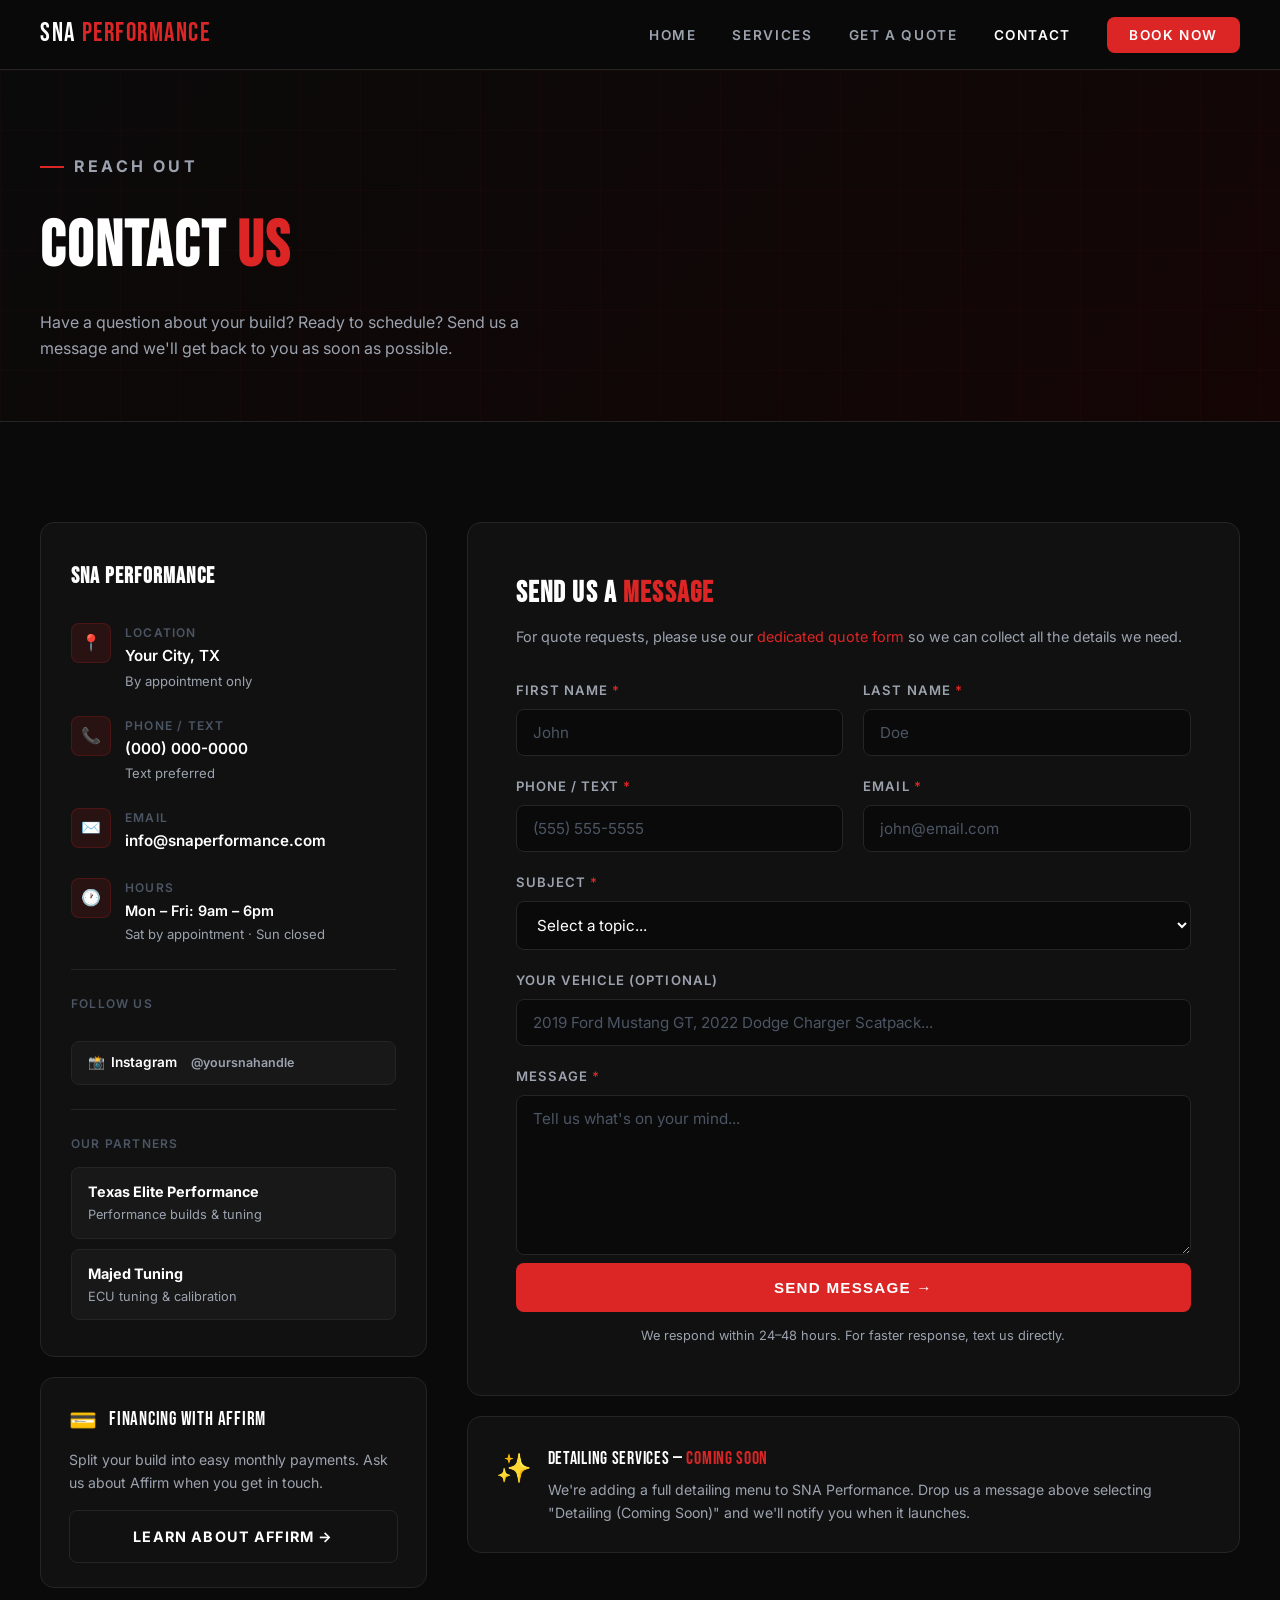
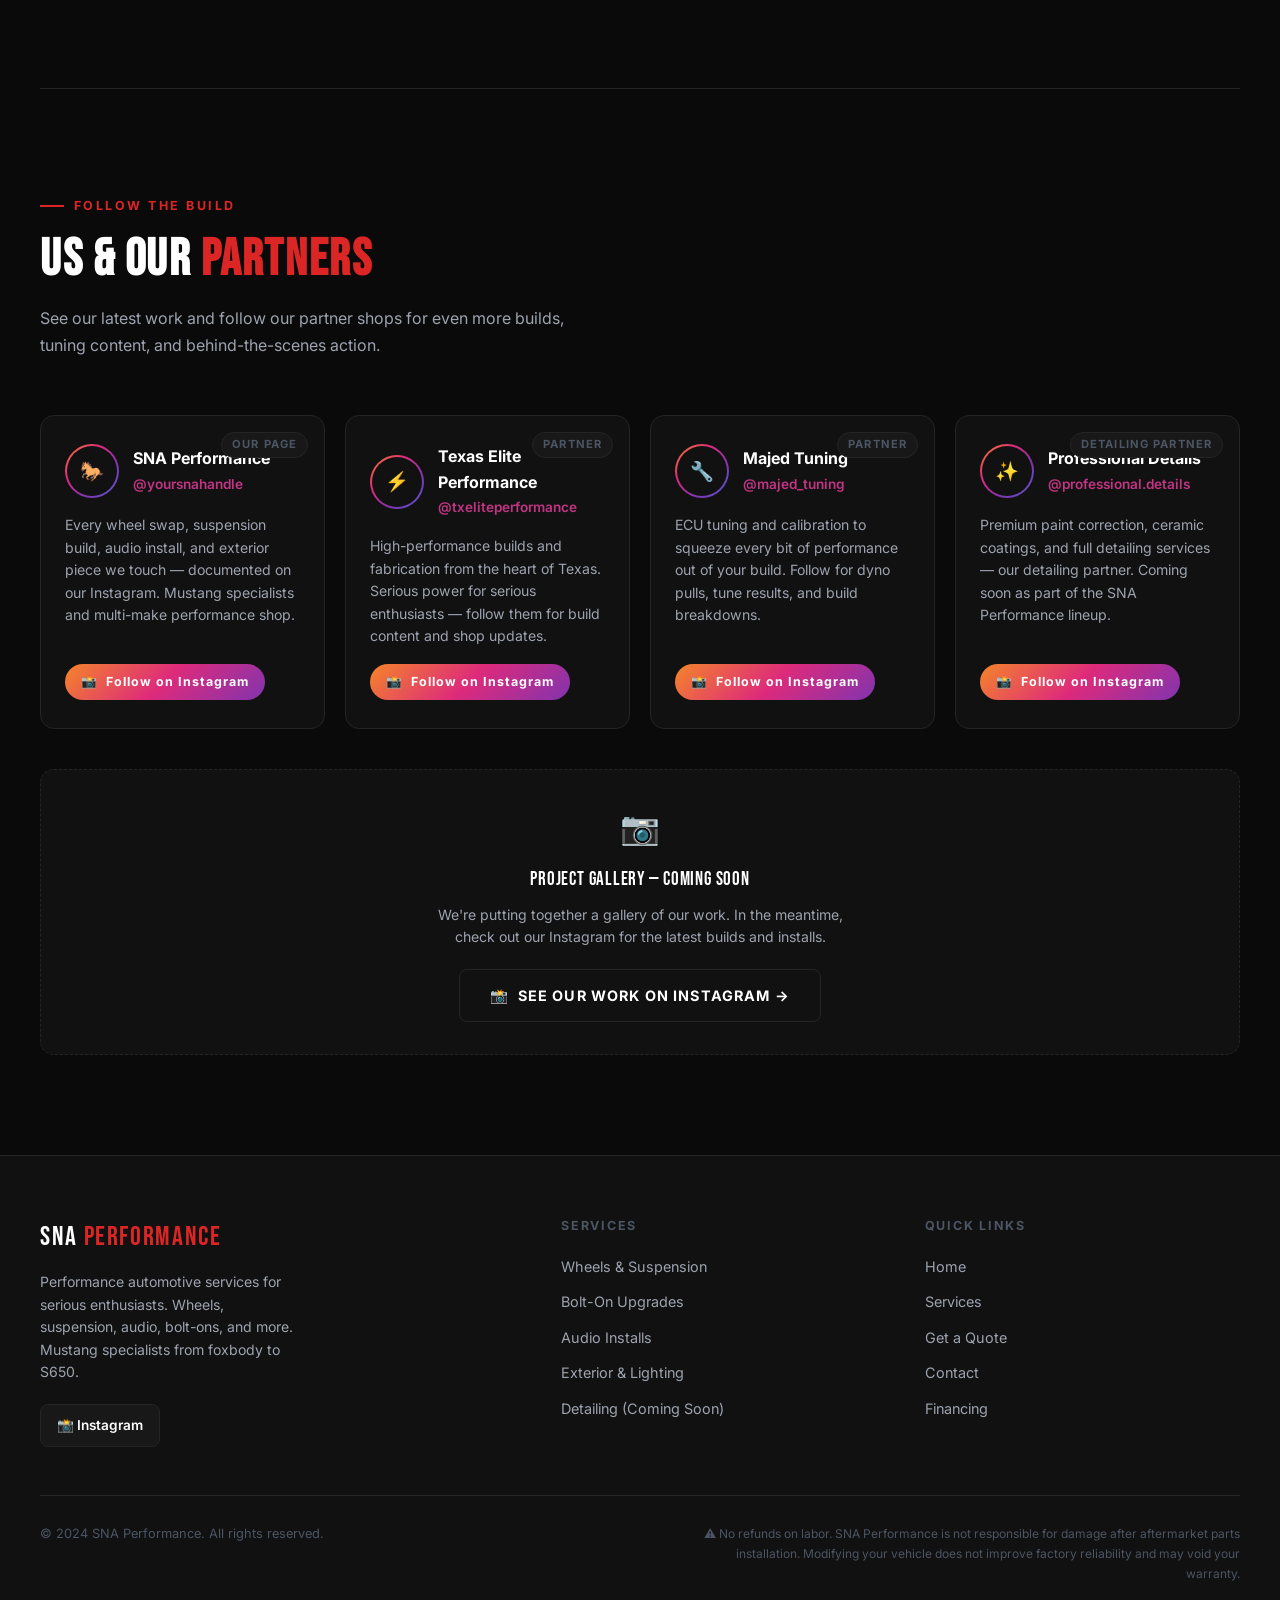
==== SNA/contact.html @ abb453c1 "SNA" ====
<!DOCTYPE html>
<html lang="en">
<head>
  <meta charset="UTF-8" />
  <meta name="viewport" content="width=device-width, initial-scale=1.0"/>
  <title>Contact – SNA Performance</title>
  <meta name="description" content="Get in touch with SNA Performance. Reach out about services, scheduling, or general questions about your build."/>
  <link rel="stylesheet" href="style.css"/>
</head>
<body>

<!-- ===== NAV ===== -->
<nav class="nav">
  <a href="index.html" class="nav-logo">SNA <span>Performance</span></a>
  <ul class="nav-links">
    <li><a href="index.html">Home</a></li>
    <li><a href="services.html">Services</a></li>
    <li><a href="quote.html">Get a Quote</a></li>
    <li><a href="contact.html" class="active">Contact</a></li>
    <li><a href="quote.html" class="nav-cta">Book Now</a></li>
  </ul>
  <div class="nav-toggle" onclick="toggleMenu(this)">
    <span></span><span></span><span></span>
  </div>
</nav>

<div id="mobile-menu" style="display:none;position:fixed;top:70px;left:0;right:0;background:rgba(10,10,10,0.98);z-index:999;padding:32px 24px;border-bottom:1px solid #252525;">
  <ul style="display:flex;flex-direction:column;gap:24px;">
    <li><a href="index.html" style="color:#9ca3af;font-size:1.1rem;font-weight:600;">Home</a></li>
    <li><a href="services.html" style="color:#9ca3af;font-size:1.1rem;font-weight:600;">Services</a></li>
    <li><a href="quote.html" style="color:#9ca3af;font-size:1.1rem;font-weight:600;">Get a Quote</a></li>
    <li><a href="contact.html" style="color:#fff;font-size:1.1rem;font-weight:600;">Contact</a></li>
    <li><a href="quote.html" class="btn btn-primary" style="justify-content:center;">Book Now</a></li>
  </ul>
</div>

<div class="page">

  <!-- ===== PAGE HERO ===== -->
  <div class="page-hero">
    <div class="page-hero-grid"></div>
    <div class="container">
      <p class="section-label">Reach Out</p>
      <h1>Contact <em>Us</em></h1>
      <p>Have a question about your build? Ready to schedule? Send us a message and we'll get back to you as soon as possible.</p>
    </div>
  </div>

  <!-- ===== CONTACT MAIN ===== -->
  <section>
    <div class="container">
      <div class="contact-grid">

        <!-- LEFT COLUMN: INFO -->
        <div>
          <div class="contact-info-card">
            <h3>SNA Performance</h3>

            <div class="contact-item">
              <div class="contact-item-icon">📍</div>
              <div>
                <div class="contact-item-label">Location</div>
                <div class="contact-item-val">Your City, TX</div>
                <div style="color:var(--muted);font-size:0.82rem;margin-top:2px;">By appointment only</div>
              </div>
            </div>

            <div class="contact-item">
              <div class="contact-item-icon">📞</div>
              <div>
                <div class="contact-item-label">Phone / Text</div>
                <div class="contact-item-val"><a href="tel:+10000000000" style="color:var(--white);">(000) 000-0000</a></div>
                <div style="color:var(--muted);font-size:0.82rem;margin-top:2px;">Text preferred</div>
              </div>
            </div>

            <div class="contact-item">
              <div class="contact-item-icon">✉️</div>
              <div>
                <div class="contact-item-label">Email</div>
                <div class="contact-item-val"><a href="mailto:info@snaperformance.com" style="color:var(--white);">info@snaperformance.com</a></div>
              </div>
            </div>

            <div class="contact-item">
              <div class="contact-item-icon">🕐</div>
              <div>
                <div class="contact-item-label">Hours</div>
                <div class="contact-item-val" style="font-size:0.9rem;">Mon – Fri: 9am – 6pm</div>
                <div style="color:var(--muted);font-size:0.82rem;margin-top:2px;">Sat by appointment · Sun closed</div>
              </div>
            </div>

            <div style="border-top:1px solid var(--border);margin:24px 0;"></div>

            <div>
              <div class="contact-item-label" style="margin-bottom:12px;">Follow Us</div>
              <div class="social-links" style="flex-direction:column;">
                <a href="https://instagram.com/yoursnahandle" target="_blank" rel="noopener" class="social-link">
                  📸 &nbsp;Instagram &nbsp;<span style="color:var(--muted);font-size:0.78rem;">@yoursnahandle</span>
                </a>
              </div>
            </div>

            <div style="border-top:1px solid var(--border);margin:24px 0;"></div>

            <!-- PARTNERS -->
            <div>
              <div class="contact-item-label" style="margin-bottom:14px;">Our Partners</div>
              <div style="display:flex;flex-direction:column;gap:10px;">
                <div style="background:var(--surface2);border:1px solid var(--border);border-radius:var(--radius);padding:12px 16px;">
                  <div style="font-weight:700;font-size:0.9rem;">Texas Elite Performance</div>
                  <div style="color:var(--muted);font-size:0.8rem;margin-top:2px;">Performance builds &amp; tuning</div>
                </div>
                <div style="background:var(--surface2);border:1px solid var(--border);border-radius:var(--radius);padding:12px 16px;">
                  <div style="font-weight:700;font-size:0.9rem;">Majed Tuning</div>
                  <div style="color:var(--muted);font-size:0.8rem;margin-top:2px;">ECU tuning &amp; calibration</div>
                </div>
              </div>
            </div>
          </div>

          <!-- FINANCING CARD -->
          <div style="background:var(--surface);border:1px solid var(--border);border-radius:var(--radius-lg);padding:24px 28px;margin-top:20px;">
            <div style="display:flex;align-items:center;gap:12px;margin-bottom:10px;">
              <span style="font-size:1.4rem;">💳</span>
              <div style="font-family:var(--font-head);font-size:1.2rem;letter-spacing:0.04em;">Financing with Affirm</div>
            </div>
            <p style="color:var(--muted);font-size:0.88rem;line-height:1.65;">Split your build into easy monthly payments. Ask us about Affirm when you get in touch.</p>
            <a href="https://www.affirm.com" target="_blank" rel="noopener" class="btn btn-secondary" style="margin-top:16px;width:100%;justify-content:center;">Learn About Affirm →</a>
          </div>
        </div>

        <!-- RIGHT COLUMN: CONTACT FORM -->
        <div>
          <div class="form-section">
            <h2 style="font-family:var(--font-head);font-size:1.8rem;letter-spacing:0.04em;margin-bottom:8px;">
              Send Us a <em style="font-style:normal;color:var(--red);">Message</em>
            </h2>
            <p style="color:var(--muted);font-size:0.9rem;margin-bottom:32px;">
              For quote requests, please use our <a href="quote.html" style="color:var(--red);">dedicated quote form</a> so we can collect all the details we need.
            </p>

            <!-- Replace action URL with your Formspree endpoint: https://formspree.io -->
            <form action="https://formspree.io/f/YOUR_CODE_HERE" method="POST">
              <div class="form-grid">

                <div class="form-group">
                  <label>First Name <span>*</span></label>
                  <input type="text" name="first_name" placeholder="John" required/>
                </div>
                <div class="form-group">
                  <label>Last Name <span>*</span></label>
                  <input type="text" name="last_name" placeholder="Doe" required/>
                </div>
                <div class="form-group">
                  <label>Phone / Text <span>*</span></label>
                  <input type="tel" name="phone" placeholder="(555) 555-5555" required/>
                </div>
                <div class="form-group">
                  <label>Email <span>*</span></label>
                  <input type="email" name="email" placeholder="john@email.com" required/>
                </div>

                <div class="form-group form-full">
                  <label>Subject <span>*</span></label>
                  <select name="subject" required>
                    <option value="" disabled selected>Select a topic...</option>
                    <option>General Question</option>
                    <option>Service Inquiry</option>
                    <option>Quote / Estimate</option>
                    <option>Appointment Scheduling</option>
                    <option>Affirm Financing</option>
                    <option>Parts &amp; Availability</option>
                    <option>Detailing (Coming Soon)</option>
                    <option>Partnership Inquiry</option>
                    <option>Other</option>
                  </select>
                </div>

                <div class="form-group form-full">
                  <label>Your Vehicle (optional)</label>
                  <input type="text" name="vehicle" placeholder="2019 Ford Mustang GT, 2022 Dodge Charger Scatpack..."/>
                </div>

                <div class="form-group form-full">
                  <label>Message <span>*</span></label>
                  <textarea name="message" placeholder="Tell us what's on your mind..." style="min-height:160px;" required></textarea>
                </div>

                <!-- Honeypot spam protection -->
                <input type="text" name="_gotcha" style="display:none;"/>

              </div>

              <button type="submit" class="btn btn-primary" style="width:100%;justify-content:center;padding:16px;font-size:0.95rem;margin-top:8px;">
                Send Message →
              </button>

              <p style="text-align:center;color:var(--muted);font-size:0.8rem;margin-top:14px;">
                We respond within 24–48 hours. For faster response, text us directly.
              </p>
            </form>
          </div>

          <!-- DETAILING NOTIFY -->
          <div style="background:var(--surface);border:1px solid var(--border);border-radius:var(--radius-lg);padding:28px;margin-top:20px;display:flex;gap:16px;align-items:flex-start;">
            <span style="font-size:1.8rem;">✨</span>
            <div>
              <div style="font-family:var(--font-head);font-size:1.1rem;letter-spacing:0.04em;margin-bottom:6px;">
                Detailing Services — <span style="color:var(--red);">Coming Soon</span>
              </div>
              <p style="color:var(--muted);font-size:0.88rem;line-height:1.6;">
                We're adding a full detailing menu to SNA Performance. Drop us a message above selecting "Detailing (Coming Soon)" and we'll notify you when it launches.
              </p>
            </div>
          </div>
        </div>

      </div>
    </div>
  </section>

  <div class="divider"></div>

  <!-- ===== INSTAGRAM LINK CARDS ===== -->
  <section>
    <div class="container">
      <p class="section-label">Follow the Build</p>
      <h2 class="section-title">Us &amp; Our <em>Partners</em></h2>
      <p class="section-sub">See our latest work and follow our partner shops for even more builds, tuning content, and behind-the-scenes action.</p>

      <div class="ig-cards-grid">

        <!-- SNA Performance -->
        <a href="https://www.instagram.com/yoursnahandle" target="_blank" rel="noopener" class="ig-card">
          <span class="ig-card-tag">Our Page</span>
          <div class="ig-card-header">
            <div class="ig-avatar"><div class="ig-avatar-inner">🐎</div></div>
            <div>
              <div class="ig-card-name">SNA Performance</div>
              <div class="ig-card-handle">@yoursnahandle</div>
            </div>
          </div>
          <p class="ig-card-desc">Every wheel swap, suspension build, audio install, and exterior piece we touch — documented on our Instagram. Mustang specialists and multi-make performance shop.</p>
          <span class="ig-card-badge">📸 &nbsp;Follow on Instagram</span>
        </a>

        <!-- Texas Elite Performance -->
        <a href="https://www.instagram.com/txeliteperformance" target="_blank" rel="noopener" class="ig-card">
          <span class="ig-card-tag">Partner</span>
          <div class="ig-card-header">
            <div class="ig-avatar"><div class="ig-avatar-inner">⚡</div></div>
            <div>
              <div class="ig-card-name">Texas Elite Performance</div>
              <div class="ig-card-handle">@txeliteperformance</div>
            </div>
          </div>
          <p class="ig-card-desc">High-performance builds and fabrication from the heart of Texas. Serious power for serious enthusiasts — follow them for build content and shop updates.</p>
          <span class="ig-card-badge">📸 &nbsp;Follow on Instagram</span>
        </a>

        <!-- Majed Tuning -->
        <a href="https://www.instagram.com/majed_tuning" target="_blank" rel="noopener" class="ig-card">
          <span class="ig-card-tag">Partner</span>
          <div class="ig-card-header">
            <div class="ig-avatar"><div class="ig-avatar-inner">🔧</div></div>
            <div>
              <div class="ig-card-name">Majed Tuning</div>
              <div class="ig-card-handle">@majed_tuning</div>
            </div>
          </div>
          <p class="ig-card-desc">ECU tuning and calibration to squeeze every bit of performance out of your build. Follow for dyno pulls, tune results, and build breakdowns.</p>
          <span class="ig-card-badge">📸 &nbsp;Follow on Instagram</span>
        </a>

        <!-- Professional Details -->
        <a href="https://www.instagram.com/professional.details" target="_blank" rel="noopener" class="ig-card">
          <span class="ig-card-tag">Detailing Partner</span>
          <div class="ig-card-header">
            <div class="ig-avatar"><div class="ig-avatar-inner">✨</div></div>
            <div>
              <div class="ig-card-name">Professional Details</div>
              <div class="ig-card-handle">@professional.details</div>
            </div>
          </div>
          <p class="ig-card-desc">Premium paint correction, ceramic coatings, and full detailing services — our detailing partner. Coming soon as part of the SNA Performance lineup.</p>
          <span class="ig-card-badge">📸 &nbsp;Follow on Instagram</span>
        </a>

      </div>

      <!-- Photo gallery note -->
      <div style="margin-top:40px;background:var(--surface);border:1px dashed var(--border);border-radius:var(--radius-lg);padding:32px;text-align:center;">
        <span style="font-size:2rem;display:block;margin-bottom:12px;">📷</span>
        <div style="font-family:var(--font-head);font-size:1.2rem;letter-spacing:0.04em;margin-bottom:8px;">Project Gallery — Coming Soon</div>
        <p style="color:var(--muted);font-size:0.88rem;max-width:420px;margin:0 auto 20px;">
          We're putting together a gallery of our work. In the meantime, check out our Instagram for the latest builds and installs.
        </p>
        <a href="https://www.instagram.com/yoursnahandle" target="_blank" rel="noopener" class="btn btn-secondary">
          📸 &nbsp;See Our Work on Instagram →
        </a>
      </div>

    </div>
  </section>

</div>

<!-- ===== FOOTER ===== -->
<footer>
  <div class="footer-grid">
    <div class="footer-brand">
      <div class="footer-logo">SNA <span>Performance</span></div>
      <p class="footer-tagline">Performance automotive services for serious enthusiasts. Wheels, suspension, audio, bolt-ons, and more. Mustang specialists from foxbody to S650.</p>
      <div class="social-links" style="margin-top:20px;">
        <a href="https://instagram.com/yoursnahandle" target="_blank" class="social-link">📸 Instagram</a>
      </div>
    </div>
    <div class="footer-col">
      <h4>Services</h4>
      <ul>
        <li><a href="services.html#suspension">Wheels &amp; Suspension</a></li>
        <li><a href="services.html#boltons">Bolt-On Upgrades</a></li>
        <li><a href="services.html#audio">Audio Installs</a></li>
        <li><a href="services.html#exterior">Exterior &amp; Lighting</a></li>
        <li><a href="services.html#detailing">Detailing (Coming Soon)</a></li>
      </ul>
    </div>
    <div class="footer-col">
      <h4>Quick Links</h4>
      <ul>
        <li><a href="index.html">Home</a></li>
        <li><a href="services.html">Services</a></li>
        <li><a href="quote.html">Get a Quote</a></li>
        <li><a href="contact.html">Contact</a></li>
        <li><a href="https://www.affirm.com" target="_blank">Financing</a></li>
      </ul>
    </div>
  </div>
  <div class="footer-bottom">
    <p class="footer-copy">© 2024 SNA Performance. All rights reserved.</p>
    <p class="footer-disclaimer">
      ⚠ No refunds on labor. SNA Performance is not responsible for damage after aftermarket parts installation. Modifying your vehicle does not improve factory reliability and may void your warranty.
    </p>
  </div>
</footer>

<script>
  function toggleMenu() {
    const menu = document.getElementById('mobile-menu');
    menu.style.display = menu.style.display === 'block' ? 'none' : 'block';
  }
</script>
</body>
</html>
---- SNA/style.css ----
/* ===========================
   SNA Automotive - Global Styles
   =========================== */

@import url('https://fonts.googleapis.com/css2?family=Bebas+Neue&family=Inter:wght@300;400;500;600;700;900&display=swap');

:root {
  --bg:         #0a0a0a;
  --surface:    #111111;
  --surface2:   #181818;
  --border:     #252525;
  --red:        #dc2626;
  --red-hover:  #b91c1c;
  --red-dim:    rgba(220, 38, 38, 0.12);
  --red-glow:   rgba(220, 38, 38, 0.25);
  --white:      #ffffff;
  --muted:      #9ca3af;
  --subtle:     #4b5563;
  --font-head:  'Bebas Neue', sans-serif;
  --font-body:  'Inter', sans-serif;
  --radius:     8px;
  --radius-lg:  14px;
  --transition: 0.25s ease;
}

*, *::before, *::after { box-sizing: border-box; margin: 0; padding: 0; }

html { scroll-behavior: smooth; }

body {
  background: var(--bg);
  color: var(--white);
  font-family: var(--font-body);
  font-size: 16px;
  line-height: 1.6;
  min-height: 100vh;
}

a { color: var(--red); text-decoration: none; transition: color var(--transition); }
a:hover { color: var(--red-hover); }
img { max-width: 100%; display: block; }
ul { list-style: none; }

/* ===========================
   NAVIGATION
   =========================== */
.nav {
  position: fixed;
  top: 0; left: 0; right: 0;
  z-index: 1000;
  background: rgba(10, 10, 10, 0.95);
  backdrop-filter: blur(12px);
  border-bottom: 1px solid var(--border);
  padding: 0 40px;
  height: 70px;
  display: flex;
  align-items: center;
  justify-content: space-between;
}

.nav-logo {
  font-family: var(--font-head);
  font-size: 1.6rem;
  letter-spacing: 0.06em;
  color: var(--white);
  display: flex;
  align-items: center;
  gap: 6px;
}
.nav-logo span { color: var(--red); }

.nav-links {
  display: flex;
  align-items: center;
  gap: 36px;
}

.nav-links a {
  color: var(--muted);
  font-size: 0.85rem;
  font-weight: 600;
  letter-spacing: 0.12em;
  text-transform: uppercase;
  transition: color var(--transition);
}
.nav-links a:hover,
.nav-links a.active { color: var(--white); }

.nav-cta {
  background: var(--red);
  color: var(--white) !important;
  padding: 10px 22px;
  border-radius: var(--radius);
  font-weight: 700;
  letter-spacing: 0.08em;
  transition: background var(--transition), transform var(--transition) !important;
}
.nav-cta:hover {
  background: var(--red-hover) !important;
  transform: translateY(-1px);
}

/* Mobile menu toggle */
.nav-toggle {
  display: none;
  flex-direction: column;
  gap: 5px;
  cursor: pointer;
  padding: 4px;
}
.nav-toggle span {
  display: block;
  width: 24px; height: 2px;
  background: var(--white);
  border-radius: 2px;
  transition: var(--transition);
}

/* ===========================
   PAGE WRAPPER
   =========================== */
.page { padding-top: 70px; }

/* ===========================
   HERO
   =========================== */
.hero {
  position: relative;
  min-height: 92vh;
  display: flex;
  align-items: center;
  overflow: hidden;
  background: linear-gradient(135deg, #0a0a0a 0%, #150505 50%, #0a0a0a 100%);
}

.hero-bg-grid {
  position: absolute;
  inset: 0;
  background-image:
    linear-gradient(rgba(220,38,38,0.04) 1px, transparent 1px),
    linear-gradient(90deg, rgba(220,38,38,0.04) 1px, transparent 1px);
  background-size: 60px 60px;
  pointer-events: none;
}

.hero-glow {
  position: absolute;
  width: 600px; height: 600px;
  border-radius: 50%;
  background: radial-gradient(circle, rgba(220,38,38,0.15) 0%, transparent 70%);
  top: -100px; right: -100px;
  pointer-events: none;
}

.hero-content {
  position: relative;
  z-index: 2;
  max-width: 1200px;
  margin: 0 auto;
  padding: 80px 40px;
}

.hero-eyebrow {
  display: inline-flex;
  align-items: center;
  gap: 10px;
  color: var(--red);
  font-size: 0.8rem;
  font-weight: 700;
  letter-spacing: 0.2em;
  text-transform: uppercase;
  margin-bottom: 24px;
}
.hero-eyebrow::before {
  content: '';
  display: block;
  width: 30px; height: 2px;
  background: var(--red);
}

.hero h1 {
  font-family: var(--font-head);
  font-size: clamp(3.5rem, 8vw, 7rem);
  line-height: 1;
  letter-spacing: 0.02em;
  margin-bottom: 28px;
}
.hero h1 em {
  font-style: normal;
  color: var(--red);
}

.hero-sub {
  font-size: 1.1rem;
  color: var(--muted);
  max-width: 560px;
  margin-bottom: 40px;
  line-height: 1.7;
}

.hero-actions {
  display: flex;
  gap: 16px;
  flex-wrap: wrap;
}

.btn {
  display: inline-flex;
  align-items: center;
  gap: 8px;
  padding: 14px 30px;
  border-radius: var(--radius);
  font-size: 0.9rem;
  font-weight: 700;
  letter-spacing: 0.08em;
  text-transform: uppercase;
  transition: all var(--transition);
  cursor: pointer;
  border: none;
}
.btn-primary {
  background: var(--red);
  color: var(--white);
}
.btn-primary:hover {
  background: var(--red-hover);
  color: var(--white);
  transform: translateY(-2px);
  box-shadow: 0 8px 24px var(--red-glow);
}
.btn-secondary {
  background: transparent;
  color: var(--white);
  border: 1px solid var(--border);
}
.btn-secondary:hover {
  border-color: var(--red);
  color: var(--red);
  transform: translateY(-2px);
}

.hero-badges {
  display: flex;
  gap: 32px;
  margin-top: 64px;
  flex-wrap: wrap;
}
.hero-badge {
  display: flex;
  flex-direction: column;
  gap: 2px;
}
.hero-badge-num {
  font-family: var(--font-head);
  font-size: 2.2rem;
  color: var(--red);
  line-height: 1;
}
.hero-badge-label {
  font-size: 0.78rem;
  color: var(--muted);
  text-transform: uppercase;
  letter-spacing: 0.1em;
}

/* ===========================
   SECTIONS
   =========================== */
section { padding: 100px 40px; }
.container { max-width: 1200px; margin: 0 auto; }

.section-label {
  display: inline-flex;
  align-items: center;
  gap: 10px;
  color: var(--red);
  font-size: 0.78rem;
  font-weight: 700;
  letter-spacing: 0.2em;
  text-transform: uppercase;
  margin-bottom: 16px;
}
.section-label::before {
  content: '';
  display: block;
  width: 24px; height: 2px;
  background: var(--red);
}

.section-title {
  font-family: var(--font-head);
  font-size: clamp(2rem, 4vw, 3.2rem);
  letter-spacing: 0.03em;
  line-height: 1.1;
  margin-bottom: 16px;
}
.section-title em { font-style: normal; color: var(--red); }

.section-sub {
  color: var(--muted);
  font-size: 1rem;
  max-width: 560px;
  line-height: 1.7;
  margin-bottom: 56px;
}

/* ===========================
   SERVICE CARDS
   =========================== */
.cards-grid {
  display: grid;
  grid-template-columns: repeat(auto-fit, minmax(260px, 1fr));
  gap: 20px;
}

.card {
  background: var(--surface);
  border: 1px solid var(--border);
  border-radius: var(--radius-lg);
  padding: 32px 28px;
  transition: all var(--transition);
  position: relative;
  overflow: hidden;
}
.card::before {
  content: '';
  position: absolute;
  inset: 0;
  background: linear-gradient(135deg, var(--red-dim) 0%, transparent 60%);
  opacity: 0;
  transition: opacity var(--transition);
}
.card:hover { border-color: var(--red); transform: translateY(-4px); box-shadow: 0 16px 40px rgba(0,0,0,0.4); }
.card:hover::before { opacity: 1; }

.card-icon {
  width: 48px; height: 48px;
  background: var(--red-dim);
  border: 1px solid rgba(220,38,38,0.2);
  border-radius: var(--radius);
  display: flex; align-items: center; justify-content: center;
  font-size: 1.4rem;
  margin-bottom: 20px;
  position: relative;
}

.card-title {
  font-family: var(--font-head);
  font-size: 1.3rem;
  letter-spacing: 0.05em;
  margin-bottom: 10px;
}

.card-text {
  color: var(--muted);
  font-size: 0.9rem;
  line-height: 1.65;
}

.card-list {
  margin-top: 14px;
  display: flex;
  flex-direction: column;
  gap: 6px;
}
.card-list li {
  color: var(--muted);
  font-size: 0.85rem;
  display: flex;
  align-items: flex-start;
  gap: 8px;
}
.card-list li::before {
  content: '▸';
  color: var(--red);
  flex-shrink: 0;
  margin-top: 1px;
}

.card-soon {
  position: absolute;
  top: 16px; right: 16px;
  background: var(--red);
  color: var(--white);
  font-size: 0.65rem;
  font-weight: 700;
  letter-spacing: 0.12em;
  text-transform: uppercase;
  padding: 4px 10px;
  border-radius: 20px;
}

/* ===========================
   MAKES SECTION
   =========================== */
.makes-grid {
  display: grid;
  grid-template-columns: repeat(auto-fit, minmax(200px, 1fr));
  gap: 16px;
}

.make-card {
  background: var(--surface);
  border: 1px solid var(--border);
  border-radius: var(--radius);
  padding: 22px 20px;
  display: flex;
  align-items: center;
  gap: 14px;
  transition: all var(--transition);
}
.make-card:hover { border-color: var(--red); background: var(--surface2); }

.make-icon { font-size: 1.6rem; }

.make-info {}
.make-brand {
  font-weight: 700;
  font-size: 0.95rem;
}
.make-models {
  color: var(--muted);
  font-size: 0.78rem;
  margin-top: 2px;
}

/* ===========================
   PARTNERS STRIP
   =========================== */
.partners {
  background: var(--surface);
  border-top: 1px solid var(--border);
  border-bottom: 1px solid var(--border);
  padding: 48px 40px;
}
.partners .container {
  display: flex;
  align-items: center;
  justify-content: center;
  gap: 60px;
  flex-wrap: wrap;
}
.partner-label {
  font-size: 0.75rem;
  color: var(--subtle);
  text-transform: uppercase;
  letter-spacing: 0.18em;
  font-weight: 600;
}
.partner-name {
  font-family: var(--font-head);
  font-size: 1.4rem;
  color: var(--muted);
  letter-spacing: 0.06em;
  transition: color var(--transition);
}
.partner-name:hover { color: var(--white); }

/* ===========================
   DISCLAIMER BOX
   =========================== */
.disclaimer-box {
  background: rgba(220,38,38,0.06);
  border: 1px solid rgba(220,38,38,0.2);
  border-radius: var(--radius-lg);
  padding: 32px 36px;
  margin-top: 60px;
}
.disclaimer-box h3 {
  font-family: var(--font-head);
  font-size: 1.2rem;
  letter-spacing: 0.06em;
  color: var(--red);
  margin-bottom: 14px;
  display: flex;
  align-items: center;
  gap: 10px;
}
.disclaimer-box p {
  color: var(--muted);
  font-size: 0.88rem;
  line-height: 1.75;
}
.disclaimer-box ul {
  margin-top: 12px;
  display: flex;
  flex-direction: column;
  gap: 8px;
}
.disclaimer-box ul li {
  color: var(--muted);
  font-size: 0.88rem;
  display: flex;
  gap: 10px;
  align-items: flex-start;
}
.disclaimer-box ul li::before {
  content: '⚠';
  color: var(--red);
  flex-shrink: 0;
}

/* ===========================
   FINANCING STRIP
   =========================== */
.financing-strip {
  background: linear-gradient(135deg, var(--surface) 0%, var(--surface2) 100%);
  border: 1px solid var(--border);
  border-radius: var(--radius-lg);
  padding: 48px;
  display: flex;
  align-items: center;
  justify-content: space-between;
  gap: 32px;
  flex-wrap: wrap;
}
.financing-strip h3 {
  font-family: var(--font-head);
  font-size: 2rem;
  letter-spacing: 0.04em;
  margin-bottom: 8px;
}
.financing-strip p {
  color: var(--muted);
  font-size: 0.95rem;
  max-width: 420px;
}

/* ===========================
   QUOTE FORM
   =========================== */
.form-section {
  background: var(--surface);
  border: 1px solid var(--border);
  border-radius: var(--radius-lg);
  padding: 48px;
}

.form-grid {
  display: grid;
  grid-template-columns: 1fr 1fr;
  gap: 20px;
}
.form-full { grid-column: 1 / -1; }

.form-group {
  display: flex;
  flex-direction: column;
  gap: 8px;
}
.form-group label {
  font-size: 0.82rem;
  font-weight: 600;
  color: var(--muted);
  letter-spacing: 0.08em;
  text-transform: uppercase;
}
.form-group label span { color: var(--red); }

.form-group input,
.form-group select,
.form-group textarea {
  background: var(--bg);
  border: 1px solid var(--border);
  border-radius: var(--radius);
  color: var(--white);
  font-family: var(--font-body);
  font-size: 0.95rem;
  padding: 13px 16px;
  transition: border-color var(--transition);
  outline: none;
  width: 100%;
}
.form-group input::placeholder,
.form-group textarea::placeholder { color: var(--subtle); }
.form-group input:focus,
.form-group select:focus,
.form-group textarea:focus { border-color: var(--red); box-shadow: 0 0 0 3px var(--red-dim); }
.form-group select option { background: var(--surface); }

.form-group textarea { resize: vertical; min-height: 120px; }

.checkbox-group {
  display: grid;
  grid-template-columns: repeat(auto-fill, minmax(220px, 1fr));
  gap: 10px;
  margin-top: 4px;
}
.checkbox-item {
  display: flex;
  align-items: center;
  gap: 10px;
  cursor: pointer;
}
.checkbox-item input[type="checkbox"] {
  width: 18px; height: 18px;
  accent-color: var(--red);
  flex-shrink: 0;
}
.checkbox-item span {
  font-size: 0.88rem;
  color: var(--muted);
}

.file-upload-area {
  border: 2px dashed var(--border);
  border-radius: var(--radius);
  padding: 40px 24px;
  text-align: center;
  cursor: pointer;
  transition: all var(--transition);
  position: relative;
}
.file-upload-area:hover { border-color: var(--red); background: var(--red-dim); }
.file-upload-area input[type="file"] {
  position: absolute;
  inset: 0;
  opacity: 0;
  cursor: pointer;
  width: 100%;
  height: 100%;
  padding: 0;
  border: none;
}
.file-upload-icon { font-size: 2rem; margin-bottom: 10px; }
.file-upload-area p { color: var(--muted); font-size: 0.88rem; }
.file-upload-area strong { color: var(--red); }

.form-disclaimer {
  background: rgba(220,38,38,0.06);
  border: 1px solid rgba(220,38,38,0.2);
  border-radius: var(--radius);
  padding: 20px 24px;
  font-size: 0.82rem;
  color: var(--muted);
  line-height: 1.7;
}
.form-disclaimer strong { color: var(--red); }

.agree-check {
  display: flex;
  align-items: flex-start;
  gap: 12px;
  cursor: pointer;
}
.agree-check input {
  width: 18px; height: 18px;
  accent-color: var(--red);
  flex-shrink: 0;
  margin-top: 2px;
}
.agree-check span {
  font-size: 0.88rem;
  color: var(--muted);
}

/* ===========================
   CONTACT PAGE
   =========================== */
.contact-grid {
  display: grid;
  grid-template-columns: 1fr 2fr;
  gap: 40px;
}

.contact-info-card {
  background: var(--surface);
  border: 1px solid var(--border);
  border-radius: var(--radius-lg);
  padding: 36px 30px;
  height: fit-content;
}
.contact-info-card h3 {
  font-family: var(--font-head);
  font-size: 1.4rem;
  letter-spacing: 0.05em;
  margin-bottom: 28px;
}

.contact-item {
  display: flex;
  gap: 14px;
  margin-bottom: 24px;
  align-items: flex-start;
}
.contact-item-icon {
  width: 40px; height: 40px;
  background: var(--red-dim);
  border: 1px solid rgba(220,38,38,0.2);
  border-radius: var(--radius);
  display: flex; align-items: center; justify-content: center;
  font-size: 1rem;
  flex-shrink: 0;
}
.contact-item-label {
  font-size: 0.75rem;
  color: var(--subtle);
  text-transform: uppercase;
  letter-spacing: 0.1em;
  font-weight: 600;
  margin-bottom: 2px;
}
.contact-item-val {
  font-size: 0.95rem;
  font-weight: 600;
}

.social-links {
  display: flex;
  gap: 12px;
  margin-top: 28px;
}
.social-link {
  display: flex;
  align-items: center;
  gap: 8px;
  background: var(--surface2);
  border: 1px solid var(--border);
  border-radius: var(--radius);
  padding: 10px 16px;
  font-size: 0.85rem;
  font-weight: 600;
  color: var(--white);
  transition: all var(--transition);
}
.social-link:hover { border-color: var(--red); color: var(--red); }

/* ===========================
   PAGE HERO (inner pages)
   =========================== */
.page-hero {
  background: linear-gradient(135deg, #0a0a0a 0%, #150505 100%);
  border-bottom: 1px solid var(--border);
  padding: 80px 40px 60px;
  position: relative;
  overflow: hidden;
}
.page-hero-grid {
  position: absolute;
  inset: 0;
  background-image:
    linear-gradient(rgba(220,38,38,0.03) 1px, transparent 1px),
    linear-gradient(90deg, rgba(220,38,38,0.03) 1px, transparent 1px);
  background-size: 60px 60px;
}
.page-hero .container { position: relative; }
.page-hero h1 {
  font-family: var(--font-head);
  font-size: clamp(2.5rem, 5vw, 4.5rem);
  letter-spacing: 0.03em;
  margin-bottom: 12px;
}
.page-hero h1 em { font-style: normal; color: var(--red); }
.page-hero p {
  color: var(--muted);
  font-size: 1rem;
  max-width: 520px;
}

/* ===========================
   DIVIDER
   =========================== */
.divider {
  height: 1px;
  background: var(--border);
  margin: 0 40px;
}

/* ===========================
   FOOTER
   =========================== */
footer {
  background: var(--surface);
  border-top: 1px solid var(--border);
  padding: 60px 40px 36px;
}
.footer-grid {
  max-width: 1200px;
  margin: 0 auto;
  display: grid;
  grid-template-columns: 1.5fr 1fr 1fr;
  gap: 48px;
  margin-bottom: 48px;
}

.footer-brand {}
.footer-logo {
  font-family: var(--font-head);
  font-size: 1.7rem;
  letter-spacing: 0.06em;
  margin-bottom: 12px;
}
.footer-logo span { color: var(--red); }
.footer-tagline { color: var(--muted); font-size: 0.88rem; line-height: 1.6; max-width: 260px; }

.footer-col h4 {
  font-size: 0.78rem;
  font-weight: 700;
  letter-spacing: 0.14em;
  text-transform: uppercase;
  color: var(--subtle);
  margin-bottom: 18px;
}
.footer-col ul { display: flex; flex-direction: column; gap: 10px; }
.footer-col ul li a {
  color: var(--muted);
  font-size: 0.9rem;
  transition: color var(--transition);
}
.footer-col ul li a:hover { color: var(--white); }

.footer-bottom {
  max-width: 1200px;
  margin: 0 auto;
  padding-top: 28px;
  border-top: 1px solid var(--border);
  display: flex;
  align-items: flex-start;
  justify-content: space-between;
  gap: 24px;
  flex-wrap: wrap;
}
.footer-copy {
  font-size: 0.8rem;
  color: var(--subtle);
}
.footer-disclaimer {
  font-size: 0.75rem;
  color: var(--subtle);
  max-width: 560px;
  line-height: 1.65;
  text-align: right;
}

/* ===========================
   RESPONSIVE
   =========================== */
@media (max-width: 900px) {
  .nav { padding: 0 24px; }
  .nav-links { display: none; }
  .nav-toggle { display: flex; }

  section { padding: 72px 24px; }
  .hero-content { padding: 60px 24px; }
  .hero-badges { gap: 24px; }

  .form-grid { grid-template-columns: 1fr; }
  .form-section { padding: 32px 24px; }

  .contact-grid { grid-template-columns: 1fr; }

  .footer-grid { grid-template-columns: 1fr 1fr; }
  .footer-bottom { flex-direction: column; }
  .footer-disclaimer { text-align: left; }

  .financing-strip { flex-direction: column; }
  .page-hero { padding: 60px 24px 48px; }
  .partners .container { gap: 32px; flex-direction: column; text-align: center; }
}

@media (max-width: 600px) {
  .hero h1 { font-size: 3rem; }
  .hero-actions { flex-direction: column; }
  .hero-badges { flex-wrap: wrap; }
  .cards-grid { grid-template-columns: 1fr; }
  .makes-grid { grid-template-columns: 1fr 1fr; }
  .footer-grid { grid-template-columns: 1fr; }
  .checkbox-group { grid-template-columns: 1fr; }
  .financing-strip { padding: 32px 24px; }
  .disclaimer-box { padding: 24px 20px; }
}

/* ===========================
   INSTAGRAM LINK CARDS
   =========================== */
.ig-cards-grid {
  display: grid;
  grid-template-columns: repeat(auto-fit, minmax(280px, 1fr));
  gap: 20px;
}

.ig-card {
  background: var(--surface);
  border: 1px solid var(--border);
  border-radius: var(--radius-lg);
  padding: 28px 24px;
  display: flex;
  flex-direction: column;
  gap: 16px;
  transition: all var(--transition);
  position: relative;
  overflow: hidden;
  text-decoration: none;
  color: var(--white);
}
.ig-card::before {
  content: '';
  position: absolute;
  inset: 0;
  background: linear-gradient(135deg, rgba(131,58,180,0.06) 0%, rgba(220,38,38,0.04) 100%);
  opacity: 0;
  transition: opacity var(--transition);
}
.ig-card:hover {
  border-color: #c13584;
  transform: translateY(-4px);
  box-shadow: 0 16px 40px rgba(0,0,0,0.4);
  color: var(--white);
}
.ig-card:hover::before { opacity: 1; }

.ig-card-header {
  display: flex;
  align-items: center;
  gap: 14px;
}

.ig-avatar {
  width: 54px;
  height: 54px;
  border-radius: 50%;
  background: linear-gradient(135deg, #f58529, #dd2a7b, #8134af, #515bd4);
  display: flex;
  align-items: center;
  justify-content: center;
  font-size: 1.4rem;
  flex-shrink: 0;
  padding: 2px;
}
.ig-avatar-inner {
  width: 100%;
  height: 100%;
  border-radius: 50%;
  background: var(--surface);
  display: flex;
  align-items: center;
  justify-content: center;
  font-size: 1.2rem;
}

.ig-card-name {
  font-weight: 700;
  font-size: 1rem;
}
.ig-card-handle {
  color: #c13584;
  font-size: 0.85rem;
  font-weight: 600;
  margin-top: 2px;
}

.ig-card-desc {
  color: var(--muted);
  font-size: 0.88rem;
  line-height: 1.6;
  flex: 1;
}

.ig-card-badge {
  display: inline-flex;
  align-items: center;
  gap: 6px;
  background: linear-gradient(135deg, #f58529, #dd2a7b, #8134af);
  color: #fff;
  font-size: 0.78rem;
  font-weight: 700;
  letter-spacing: 0.08em;
  padding: 8px 16px;
  border-radius: 30px;
  align-self: flex-start;
  transition: opacity var(--transition);
}
.ig-card:hover .ig-card-badge { opacity: 0.9; }

.ig-card-tag {
  position: absolute;
  top: 16px;
  right: 16px;
  font-size: 0.7rem;
  font-weight: 700;
  letter-spacing: 0.1em;
  text-transform: uppercase;
  color: var(--subtle);
  background: var(--surface2);
  border: 1px solid var(--border);
  padding: 3px 10px;
  border-radius: 20px;
}

/* ===========================
   UTILITY
   =========================== */
.text-red { color: var(--red); }
.mt-8 { margin-top: 8px; }
.mt-16 { margin-top: 16px; }
.mt-32 { margin-top: 32px; }
.mt-48 { margin-top: 48px; }
.mb-8 { margin-bottom: 8px; }
.mb-16 { margin-bottom: 16px; }
.tag {
  display: inline-flex;
  align-items: center;
  background: var(--red-dim);
  border: 1px solid rgba(220,38,38,0.25);
  color: var(--red);
  font-size: 0.75rem;
  font-weight: 700;
  letter-spacing: 0.1em;
  text-transform: uppercase;
  padding: 5px 12px;
  border-radius: 20px;
  gap: 6px;
}
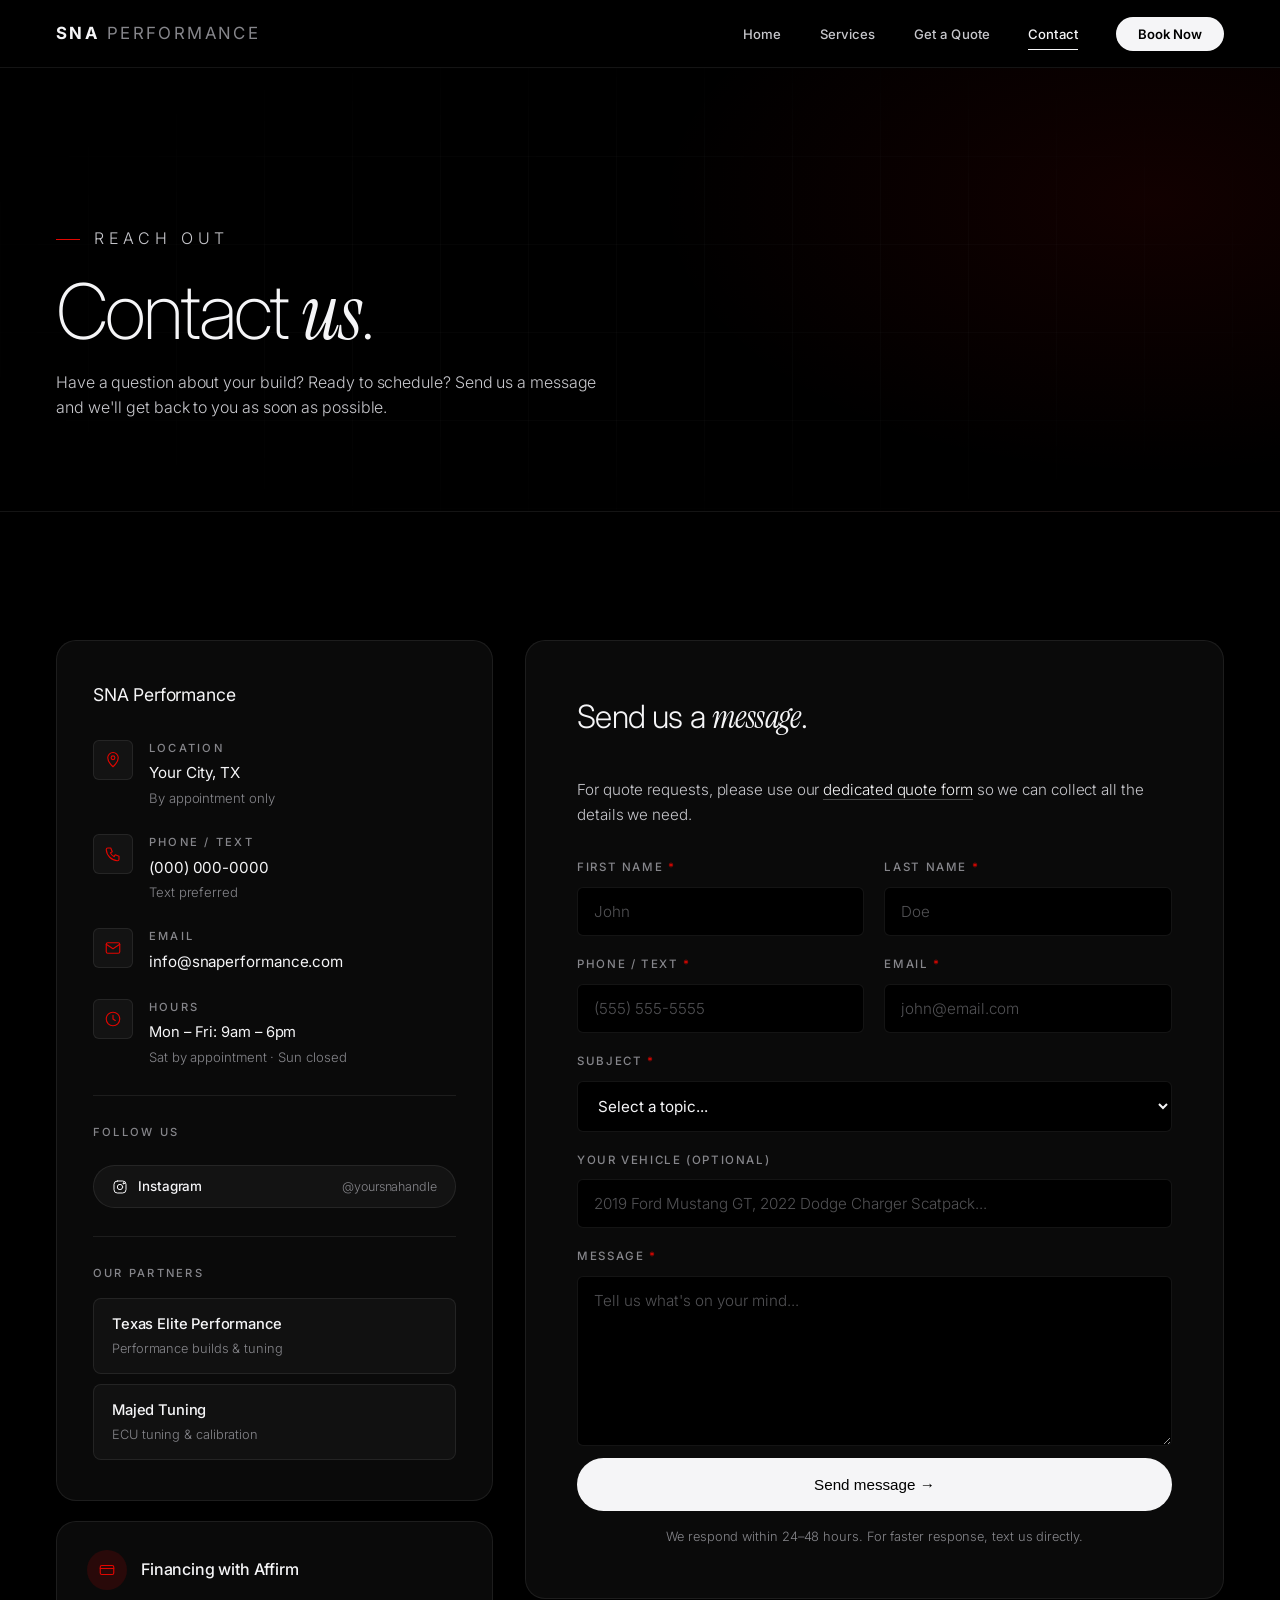
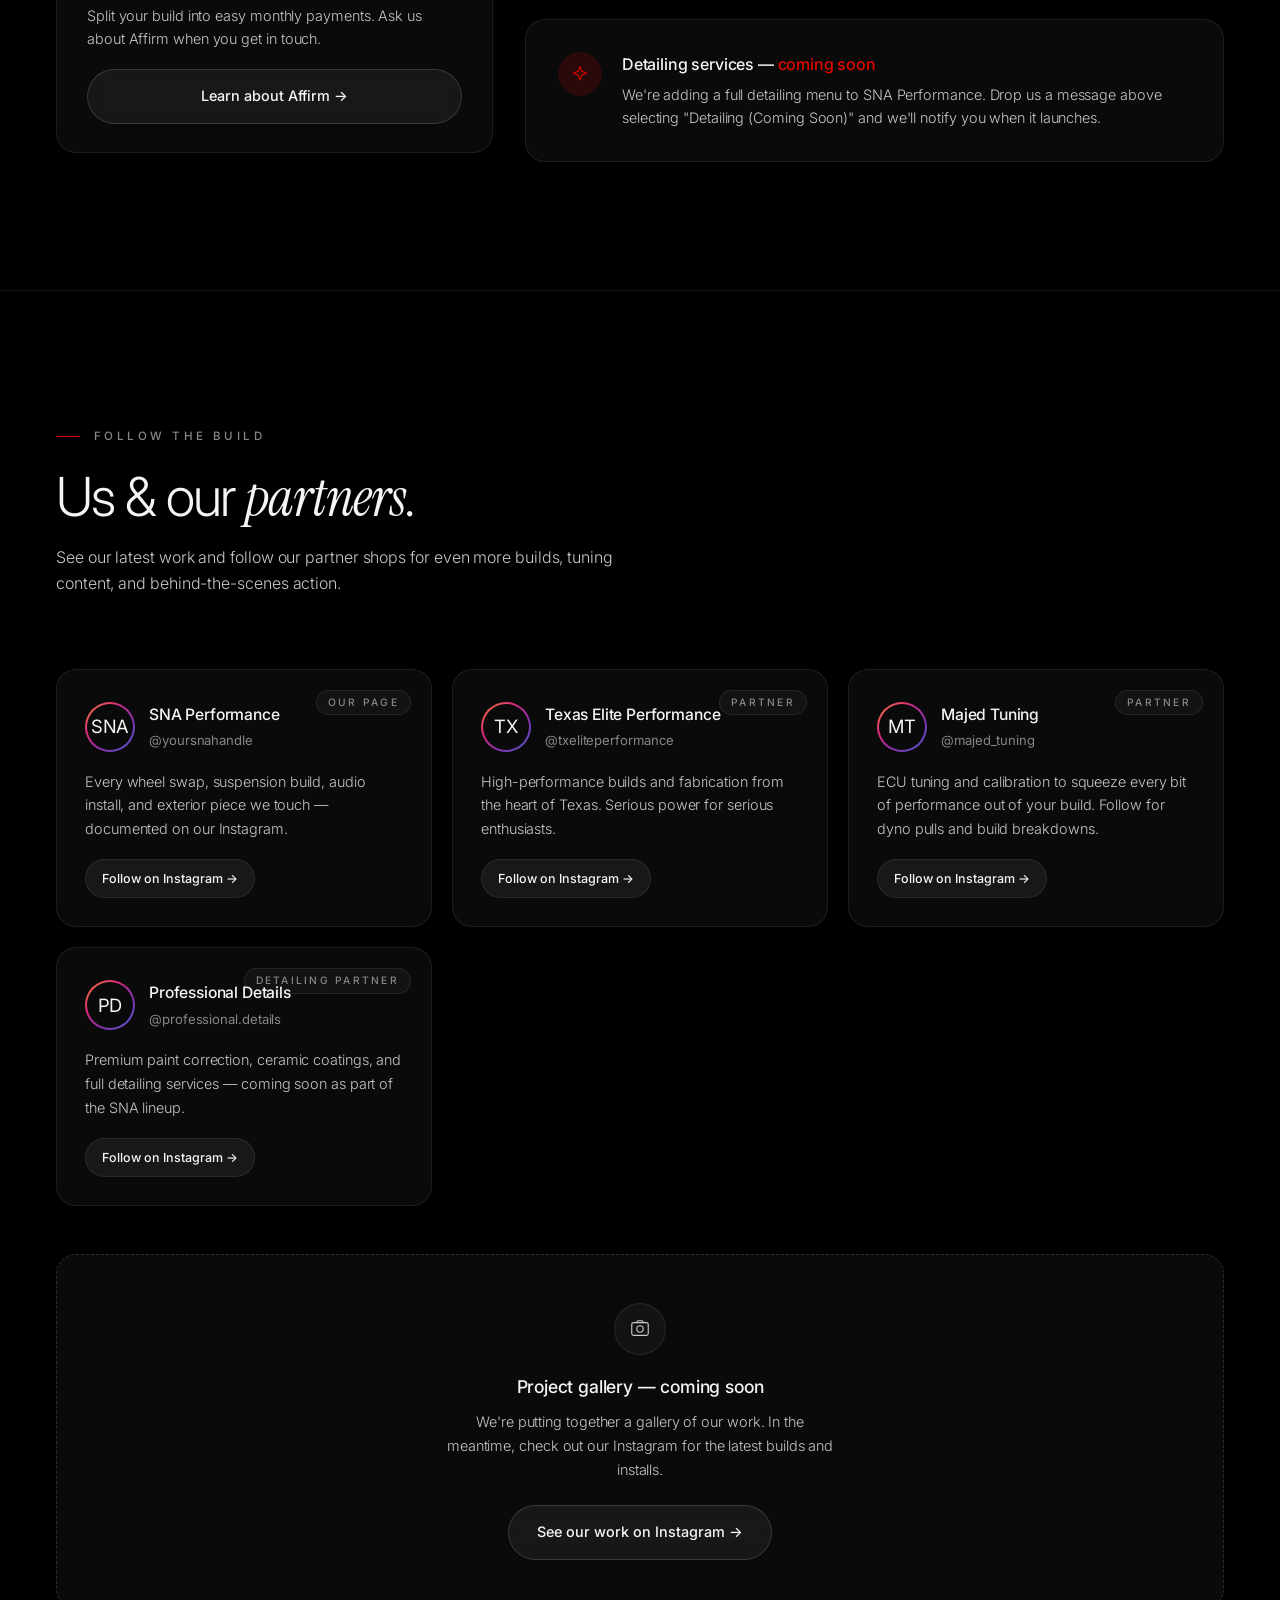
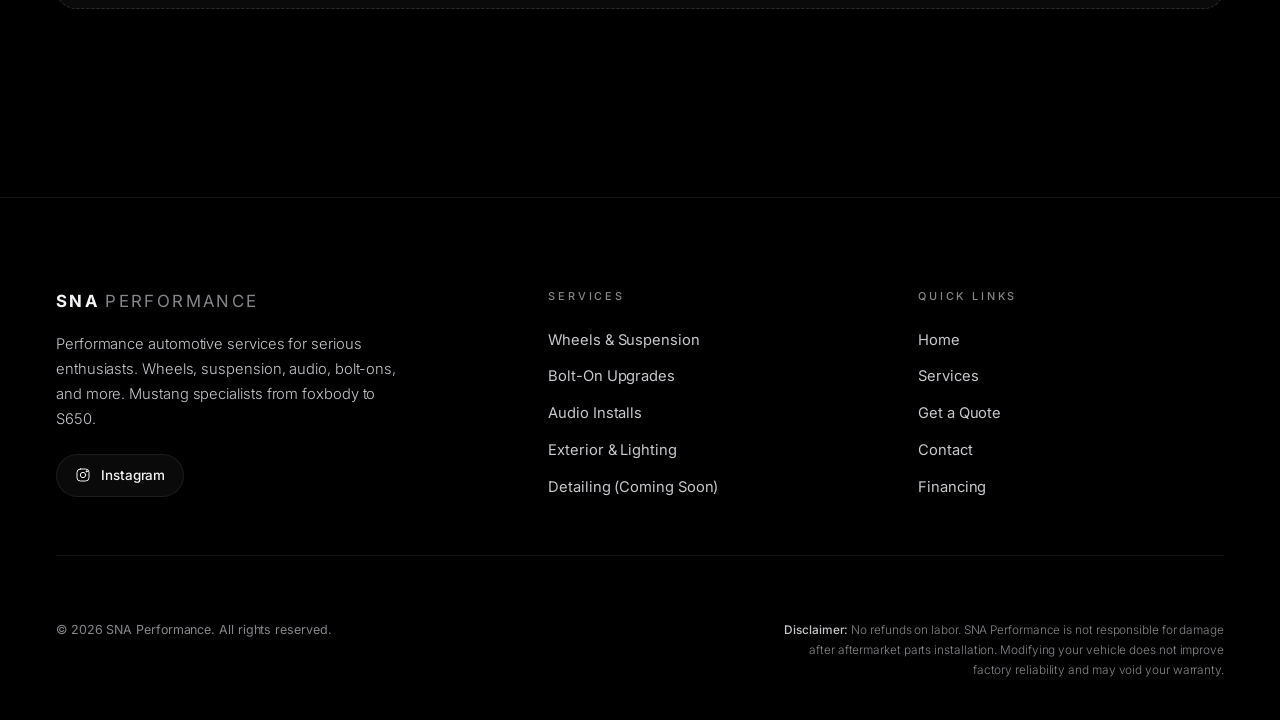
==== commit fd0a996b: "Updated Site Files" ====
--- a/SNA/contact.html
+++ b/SNA/contact.html
@@ -3,7 +3,7 @@
 <head>
   <meta charset="UTF-8" />
   <meta name="viewport" content="width=device-width, initial-scale=1.0"/>
-  <title>Contact – SNA Performance</title>
+  <title>Contact — SNA Performance</title>
   <meta name="description" content="Get in touch with SNA Performance. Reach out about services, scheduling, or general questions about your build."/>
   <link rel="stylesheet" href="style.css"/>
 </head>
@@ -24,12 +24,12 @@
   </div>
 </nav>
 
-<div id="mobile-menu" style="display:none;position:fixed;top:70px;left:0;right:0;background:rgba(10,10,10,0.98);z-index:999;padding:32px 24px;border-bottom:1px solid #252525;">
-  <ul style="display:flex;flex-direction:column;gap:24px;">
-    <li><a href="index.html" style="color:#9ca3af;font-size:1.1rem;font-weight:600;">Home</a></li>
-    <li><a href="services.html" style="color:#9ca3af;font-size:1.1rem;font-weight:600;">Services</a></li>
-    <li><a href="quote.html" style="color:#9ca3af;font-size:1.1rem;font-weight:600;">Get a Quote</a></li>
-    <li><a href="contact.html" style="color:#fff;font-size:1.1rem;font-weight:600;">Contact</a></li>
+<div id="mobile-menu" style="display:none;position:fixed;top:68px;left:0;right:0;background:rgba(0,0,0,0.96);backdrop-filter:blur(18px);z-index:999;padding:32px 24px;border-bottom:1px solid rgba(255,255,255,0.08);">
+  <ul style="display:flex;flex-direction:column;gap:22px;">
+    <li><a href="index.html" style="color:#c7c7cc;font-size:1.05rem;font-weight:500;">Home</a></li>
+    <li><a href="services.html" style="color:#c7c7cc;font-size:1.05rem;font-weight:500;">Services</a></li>
+    <li><a href="quote.html" style="color:#c7c7cc;font-size:1.05rem;font-weight:500;">Get a Quote</a></li>
+    <li><a href="contact.html" style="color:#fff;font-size:1.05rem;font-weight:500;">Contact</a></li>
     <li><a href="quote.html" class="btn btn-primary" style="justify-content:center;">Book Now</a></li>
   </ul>
 </div>
@@ -41,7 +41,7 @@
     <div class="page-hero-grid"></div>
     <div class="container">
       <p class="section-label">Reach Out</p>
-      <h1>Contact <em>Us</em></h1>
+      <h1>Contact <em>us</em>.</h1>
       <p>Have a question about your build? Ready to schedule? Send us a message and we'll get back to you as soon as possible.</p>
     </div>
   </div>
@@ -57,92 +57,102 @@
             <h3>SNA Performance</h3>
 
             <div class="contact-item">
-              <div class="contact-item-icon">📍</div>
+              <div class="contact-item-icon">
+                <svg viewBox="0 0 24 24" fill="none" stroke="currentColor" stroke-width="1.5" stroke-linecap="round" stroke-linejoin="round"><path d="M12 21s-7-6.5-7-12a7 7 0 0 1 14 0c0 5.5-7 12-7 12z"/><circle cx="12" cy="9" r="2.5"/></svg>
+              </div>
               <div>
                 <div class="contact-item-label">Location</div>
                 <div class="contact-item-val">Your City, TX</div>
-                <div style="color:var(--muted);font-size:0.82rem;margin-top:2px;">By appointment only</div>
+                <div style="color:#86868b;font-size:0.82rem;font-weight:300;margin-top:3px;">By appointment only</div>
               </div>
             </div>
 
             <div class="contact-item">
-              <div class="contact-item-icon">📞</div>
+              <div class="contact-item-icon">
+                <svg viewBox="0 0 24 24" fill="none" stroke="currentColor" stroke-width="1.5" stroke-linecap="round" stroke-linejoin="round"><path d="M5 4h4l2 5-2.5 1.5a11 11 0 0 0 5 5L15 13l5 2v4a2 2 0 0 1-2 2A16 16 0 0 1 3 6a2 2 0 0 1 2-2z"/></svg>
+              </div>
               <div>
                 <div class="contact-item-label">Phone / Text</div>
-                <div class="contact-item-val"><a href="tel:+10000000000" style="color:var(--white);">(000) 000-0000</a></div>
-                <div style="color:var(--muted);font-size:0.82rem;margin-top:2px;">Text preferred</div>
+                <div class="contact-item-val"><a href="tel:+10000000000" style="color:#f5f5f7;">(000) 000-0000</a></div>
+                <div style="color:#86868b;font-size:0.82rem;font-weight:300;margin-top:3px;">Text preferred</div>
               </div>
             </div>
 
             <div class="contact-item">
-              <div class="contact-item-icon">✉️</div>
+              <div class="contact-item-icon">
+                <svg viewBox="0 0 24 24" fill="none" stroke="currentColor" stroke-width="1.5" stroke-linecap="round" stroke-linejoin="round"><rect x="3" y="5" width="18" height="14" rx="2"/><path d="M3 7l9 6 9-6"/></svg>
+              </div>
               <div>
                 <div class="contact-item-label">Email</div>
-                <div class="contact-item-val"><a href="mailto:info@snaperformance.com" style="color:var(--white);">info@snaperformance.com</a></div>
+                <div class="contact-item-val"><a href="mailto:info@snaperformance.com" style="color:#f5f5f7;">info@snaperformance.com</a></div>
               </div>
             </div>
 
             <div class="contact-item">
-              <div class="contact-item-icon">🕐</div>
+              <div class="contact-item-icon">
+                <svg viewBox="0 0 24 24" fill="none" stroke="currentColor" stroke-width="1.5" stroke-linecap="round" stroke-linejoin="round"><circle cx="12" cy="12" r="9"/><path d="M12 7v5l3 2"/></svg>
+              </div>
               <div>
                 <div class="contact-item-label">Hours</div>
-                <div class="contact-item-val" style="font-size:0.9rem;">Mon – Fri: 9am – 6pm</div>
-                <div style="color:var(--muted);font-size:0.82rem;margin-top:2px;">Sat by appointment · Sun closed</div>
-              </div>
-            </div>
-
-            <div style="border-top:1px solid var(--border);margin:24px 0;"></div>
-
-            <div>
-              <div class="contact-item-label" style="margin-bottom:12px;">Follow Us</div>
-              <div class="social-links" style="flex-direction:column;">
+                <div class="contact-item-val" style="font-size:0.92rem;">Mon – Fri: 9am – 6pm</div>
+                <div style="color:#86868b;font-size:0.82rem;font-weight:300;margin-top:3px;">Sat by appointment · Sun closed</div>
+              </div>
+            </div>
+
+            <div style="border-top:1px solid rgba(255,255,255,0.08);margin:28px 0;"></div>
+
+            <div>
+              <div class="contact-item-label" style="margin-bottom:14px;">Follow Us</div>
+              <div class="social-links" style="flex-direction:column;gap:8px;">
                 <a href="https://instagram.com/yoursnahandle" target="_blank" rel="noopener" class="social-link">
-                  📸 &nbsp;Instagram &nbsp;<span style="color:var(--muted);font-size:0.78rem;">@yoursnahandle</span>
+                  <svg width="16" height="16" viewBox="0 0 24 24" fill="none" stroke="currentColor" stroke-width="1.5" stroke-linecap="round" stroke-linejoin="round"><rect x="3" y="3" width="18" height="18" rx="5"/><circle cx="12" cy="12" r="4"/><circle cx="17.5" cy="6.5" r="1" fill="currentColor"/></svg>
+                  Instagram <span style="color:#86868b;font-size:0.78rem;font-weight:300;margin-left:auto;">@yoursnahandle</span>
                 </a>
               </div>
             </div>
 
-            <div style="border-top:1px solid var(--border);margin:24px 0;"></div>
+            <div style="border-top:1px solid rgba(255,255,255,0.08);margin:28px 0;"></div>
 
             <!-- PARTNERS -->
             <div>
-              <div class="contact-item-label" style="margin-bottom:14px;">Our Partners</div>
+              <div class="contact-item-label" style="margin-bottom:16px;">Our Partners</div>
               <div style="display:flex;flex-direction:column;gap:10px;">
-                <div style="background:var(--surface2);border:1px solid var(--border);border-radius:var(--radius);padding:12px 16px;">
-                  <div style="font-weight:700;font-size:0.9rem;">Texas Elite Performance</div>
-                  <div style="color:var(--muted);font-size:0.8rem;margin-top:2px;">Performance builds &amp; tuning</div>
-                </div>
-                <div style="background:var(--surface2);border:1px solid var(--border);border-radius:var(--radius);padding:12px 16px;">
-                  <div style="font-weight:700;font-size:0.9rem;">Majed Tuning</div>
-                  <div style="color:var(--muted);font-size:0.8rem;margin-top:2px;">ECU tuning &amp; calibration</div>
+                <div style="background:#111;border:1px solid rgba(255,255,255,0.08);border-radius:8px;padding:14px 18px;">
+                  <div style="font-weight:500;font-size:0.92rem;letter-spacing:-0.01em;">Texas Elite Performance</div>
+                  <div style="color:#86868b;font-size:0.8rem;font-weight:300;margin-top:3px;">Performance builds &amp; tuning</div>
+                </div>
+                <div style="background:#111;border:1px solid rgba(255,255,255,0.08);border-radius:8px;padding:14px 18px;">
+                  <div style="font-weight:500;font-size:0.92rem;letter-spacing:-0.01em;">Majed Tuning</div>
+                  <div style="color:#86868b;font-size:0.8rem;font-weight:300;margin-top:3px;">ECU tuning &amp; calibration</div>
                 </div>
               </div>
             </div>
           </div>
 
           <!-- FINANCING CARD -->
-          <div style="background:var(--surface);border:1px solid var(--border);border-radius:var(--radius-lg);padding:24px 28px;margin-top:20px;">
-            <div style="display:flex;align-items:center;gap:12px;margin-bottom:10px;">
-              <span style="font-size:1.4rem;">💳</span>
-              <div style="font-family:var(--font-head);font-size:1.2rem;letter-spacing:0.04em;">Financing with Affirm</div>
-            </div>
-            <p style="color:var(--muted);font-size:0.88rem;line-height:1.65;">Split your build into easy monthly payments. Ask us about Affirm when you get in touch.</p>
-            <a href="https://www.affirm.com" target="_blank" rel="noopener" class="btn btn-secondary" style="margin-top:16px;width:100%;justify-content:center;">Learn About Affirm →</a>
+          <div style="background:#0a0a0a;border:1px solid rgba(255,255,255,0.08);border-radius:20px;padding:28px 30px;margin-top:20px;">
+            <div style="display:flex;align-items:center;gap:14px;margin-bottom:14px;">
+              <div style="width:40px;height:40px;border-radius:50%;background:rgba(225,6,0,0.14);display:flex;align-items:center;justify-content:center;color:#e10600;">
+                <svg width="18" height="18" viewBox="0 0 24 24" fill="none" stroke="currentColor" stroke-width="1.5" stroke-linecap="round" stroke-linejoin="round"><rect x="3" y="6" width="18" height="12" rx="2"/><path d="M3 10h18"/></svg>
+              </div>
+              <div style="font-family:var(--font-sans);font-size:1rem;font-weight:500;letter-spacing:-0.01em;">Financing with Affirm</div>
+            </div>
+            <p style="color:#c7c7cc;font-size:0.9rem;font-weight:300;line-height:1.65;">Split your build into easy monthly payments. Ask us about Affirm when you get in touch.</p>
+            <a href="https://www.affirm.com" target="_blank" rel="noopener" class="btn btn-secondary" style="margin-top:18px;width:100%;justify-content:center;">Learn about Affirm →</a>
           </div>
         </div>
 
         <!-- RIGHT COLUMN: CONTACT FORM -->
         <div>
           <div class="form-section">
-            <h2 style="font-family:var(--font-head);font-size:1.8rem;letter-spacing:0.04em;margin-bottom:8px;">
-              Send Us a <em style="font-style:normal;color:var(--red);">Message</em>
+            <h2>
+              Send us a <em>message</em>.
             </h2>
-            <p style="color:var(--muted);font-size:0.9rem;margin-bottom:32px;">
-              For quote requests, please use our <a href="quote.html" style="color:var(--red);">dedicated quote form</a> so we can collect all the details we need.
+            <p style="color:#c7c7cc;font-size:0.95rem;font-weight:300;margin-bottom:32px;line-height:1.6;">
+              For quote requests, please use our <a href="quote.html" style="color:#f5f5f7;border-bottom:1px solid rgba(255,255,255,0.25);">dedicated quote form</a> so we can collect all the details we need.
             </p>
 
-            <!-- Replace action URL with your Formspree endpoint: https://formspree.io -->
-            <form action="https://formspree.io/f/YOUR_CODE_HERE" method="POST">
+            <form action="https://formspree.io/f/mqegwvjj" method="POST">
               <div class="form-grid">
 
                 <div class="form-group">
@@ -185,7 +195,7 @@
 
                 <div class="form-group form-full">
                   <label>Message <span>*</span></label>
-                  <textarea name="message" placeholder="Tell us what's on your mind..." style="min-height:160px;" required></textarea>
+                  <textarea name="message" placeholder="Tell us what's on your mind..." style="min-height:170px;" required></textarea>
                 </div>
 
                 <!-- Honeypot spam protection -->
@@ -193,24 +203,26 @@
 
               </div>
 
-              <button type="submit" class="btn btn-primary" style="width:100%;justify-content:center;padding:16px;font-size:0.95rem;margin-top:8px;">
-                Send Message →
+              <button type="submit" class="btn btn-primary" style="width:100%;justify-content:center;padding:17px;font-size:0.95rem;margin-top:12px;">
+                Send message →
               </button>
 
-              <p style="text-align:center;color:var(--muted);font-size:0.8rem;margin-top:14px;">
+              <p style="text-align:center;color:#86868b;font-size:0.8rem;font-weight:300;margin-top:16px;">
                 We respond within 24–48 hours. For faster response, text us directly.
               </p>
             </form>
           </div>
 
           <!-- DETAILING NOTIFY -->
-          <div style="background:var(--surface);border:1px solid var(--border);border-radius:var(--radius-lg);padding:28px;margin-top:20px;display:flex;gap:16px;align-items:flex-start;">
-            <span style="font-size:1.8rem;">✨</span>
-            <div>
-              <div style="font-family:var(--font-head);font-size:1.1rem;letter-spacing:0.04em;margin-bottom:6px;">
-                Detailing Services — <span style="color:var(--red);">Coming Soon</span>
-              </div>
-              <p style="color:var(--muted);font-size:0.88rem;line-height:1.6;">
+          <div style="background:#0a0a0a;border:1px solid rgba(255,255,255,0.08);border-radius:20px;padding:32px;margin-top:20px;display:flex;gap:20px;align-items:flex-start;">
+            <div style="width:44px;height:44px;border-radius:50%;background:rgba(225,6,0,0.14);display:flex;align-items:center;justify-content:center;color:#e10600;flex-shrink:0;">
+              <svg width="20" height="20" viewBox="0 0 24 24" fill="none" stroke="currentColor" stroke-width="1.25" stroke-linecap="round" stroke-linejoin="round"><path d="M12 3l2.2 5.8L20 11l-5.8 2.2L12 19l-2.2-5.8L4 11l5.8-2.2z"/></svg>
+            </div>
+            <div>
+              <div style="font-family:var(--font-sans);font-size:1rem;font-weight:500;letter-spacing:-0.01em;margin-bottom:6px;">
+                Detailing services — <span style="color:#e10600;">coming soon</span>
+              </div>
+              <p style="color:#c7c7cc;font-size:0.9rem;font-weight:300;line-height:1.6;">
                 We're adding a full detailing menu to SNA Performance. Drop us a message above selecting "Detailing (Coming Soon)" and we'll notify you when it launches.
               </p>
             </div>
@@ -227,78 +239,76 @@
   <section>
     <div class="container">
       <p class="section-label">Follow the Build</p>
-      <h2 class="section-title">Us &amp; Our <em>Partners</em></h2>
+      <h2 class="section-title">Us &amp; our <em>partners</em>.</h2>
       <p class="section-sub">See our latest work and follow our partner shops for even more builds, tuning content, and behind-the-scenes action.</p>
 
       <div class="ig-cards-grid">
 
-        <!-- SNA Performance -->
         <a href="https://www.instagram.com/yoursnahandle" target="_blank" rel="noopener" class="ig-card">
           <span class="ig-card-tag">Our Page</span>
           <div class="ig-card-header">
-            <div class="ig-avatar"><div class="ig-avatar-inner">🐎</div></div>
+            <div class="ig-avatar"><div class="ig-avatar-inner">SNA</div></div>
             <div>
               <div class="ig-card-name">SNA Performance</div>
               <div class="ig-card-handle">@yoursnahandle</div>
             </div>
           </div>
-          <p class="ig-card-desc">Every wheel swap, suspension build, audio install, and exterior piece we touch — documented on our Instagram. Mustang specialists and multi-make performance shop.</p>
-          <span class="ig-card-badge">📸 &nbsp;Follow on Instagram</span>
-        </a>
-
-        <!-- Texas Elite Performance -->
+          <p class="ig-card-desc">Every wheel swap, suspension build, audio install, and exterior piece we touch — documented on our Instagram.</p>
+          <span class="ig-card-badge">Follow on Instagram →</span>
+        </a>
+
         <a href="https://www.instagram.com/txeliteperformance" target="_blank" rel="noopener" class="ig-card">
           <span class="ig-card-tag">Partner</span>
           <div class="ig-card-header">
-            <div class="ig-avatar"><div class="ig-avatar-inner">⚡</div></div>
+            <div class="ig-avatar"><div class="ig-avatar-inner">TX</div></div>
             <div>
               <div class="ig-card-name">Texas Elite Performance</div>
               <div class="ig-card-handle">@txeliteperformance</div>
             </div>
           </div>
-          <p class="ig-card-desc">High-performance builds and fabrication from the heart of Texas. Serious power for serious enthusiasts — follow them for build content and shop updates.</p>
-          <span class="ig-card-badge">📸 &nbsp;Follow on Instagram</span>
-        </a>
-
-        <!-- Majed Tuning -->
+          <p class="ig-card-desc">High-performance builds and fabrication from the heart of Texas. Serious power for serious enthusiasts.</p>
+          <span class="ig-card-badge">Follow on Instagram →</span>
+        </a>
+
         <a href="https://www.instagram.com/majed_tuning" target="_blank" rel="noopener" class="ig-card">
           <span class="ig-card-tag">Partner</span>
           <div class="ig-card-header">
-            <div class="ig-avatar"><div class="ig-avatar-inner">🔧</div></div>
+            <div class="ig-avatar"><div class="ig-avatar-inner">MT</div></div>
             <div>
               <div class="ig-card-name">Majed Tuning</div>
               <div class="ig-card-handle">@majed_tuning</div>
             </div>
           </div>
-          <p class="ig-card-desc">ECU tuning and calibration to squeeze every bit of performance out of your build. Follow for dyno pulls, tune results, and build breakdowns.</p>
-          <span class="ig-card-badge">📸 &nbsp;Follow on Instagram</span>
-        </a>
-
-        <!-- Professional Details -->
+          <p class="ig-card-desc">ECU tuning and calibration to squeeze every bit of performance out of your build. Follow for dyno pulls and build breakdowns.</p>
+          <span class="ig-card-badge">Follow on Instagram →</span>
+        </a>
+
         <a href="https://www.instagram.com/professional.details" target="_blank" rel="noopener" class="ig-card">
           <span class="ig-card-tag">Detailing Partner</span>
           <div class="ig-card-header">
-            <div class="ig-avatar"><div class="ig-avatar-inner">✨</div></div>
+            <div class="ig-avatar"><div class="ig-avatar-inner">PD</div></div>
             <div>
               <div class="ig-card-name">Professional Details</div>
               <div class="ig-card-handle">@professional.details</div>
             </div>
           </div>
-          <p class="ig-card-desc">Premium paint correction, ceramic coatings, and full detailing services — our detailing partner. Coming soon as part of the SNA Performance lineup.</p>
-          <span class="ig-card-badge">📸 &nbsp;Follow on Instagram</span>
+          <p class="ig-card-desc">Premium paint correction, ceramic coatings, and full detailing services — coming soon as part of the SNA lineup.</p>
+          <span class="ig-card-badge">Follow on Instagram →</span>
         </a>
 
       </div>
 
       <!-- Photo gallery note -->
-      <div style="margin-top:40px;background:var(--surface);border:1px dashed var(--border);border-radius:var(--radius-lg);padding:32px;text-align:center;">
-        <span style="font-size:2rem;display:block;margin-bottom:12px;">📷</span>
-        <div style="font-family:var(--font-head);font-size:1.2rem;letter-spacing:0.04em;margin-bottom:8px;">Project Gallery — Coming Soon</div>
-        <p style="color:var(--muted);font-size:0.88rem;max-width:420px;margin:0 auto 20px;">
+      <div style="margin-top:48px;background:#0a0a0a;border:1px dashed rgba(255,255,255,0.14);border-radius:20px;padding:48px 32px;text-align:center;">
+        <div style="width:52px;height:52px;margin:0 auto 18px;border-radius:50%;background:rgba(255,255,255,0.04);border:1px solid rgba(255,255,255,0.08);display:flex;align-items:center;justify-content:center;color:#c7c7cc;">
+          <svg width="22" height="22" viewBox="0 0 24 24" fill="none" stroke="currentColor" stroke-width="1.25" stroke-linecap="round" stroke-linejoin="round"><rect x="3" y="5" width="18" height="14" rx="2"/><circle cx="12" cy="12" r="3.5"/><path d="M8 5l1.5-2h5L16 5"/></svg>
+        </div>
+        <div style="font-family:var(--font-sans);font-size:1.1rem;font-weight:500;letter-spacing:-0.01em;margin-bottom:10px;">Project gallery — coming soon</div>
+        <p style="color:#c7c7cc;font-size:0.9rem;font-weight:300;max-width:44ch;margin:0 auto 24px;line-height:1.65;">
           We're putting together a gallery of our work. In the meantime, check out our Instagram for the latest builds and installs.
         </p>
         <a href="https://www.instagram.com/yoursnahandle" target="_blank" rel="noopener" class="btn btn-secondary">
-          📸 &nbsp;See Our Work on Instagram →
+          See our work on Instagram →
         </a>
       </div>
 
@@ -313,8 +323,11 @@
     <div class="footer-brand">
       <div class="footer-logo">SNA <span>Performance</span></div>
       <p class="footer-tagline">Performance automotive services for serious enthusiasts. Wheels, suspension, audio, bolt-ons, and more. Mustang specialists from foxbody to S650.</p>
-      <div class="social-links" style="margin-top:20px;">
-        <a href="https://instagram.com/yoursnahandle" target="_blank" class="social-link">📸 Instagram</a>
+      <div class="social-links" style="margin-top:22px;">
+        <a href="https://instagram.com/yoursnahandle" target="_blank" class="social-link">
+          <svg width="16" height="16" viewBox="0 0 24 24" fill="none" stroke="currentColor" stroke-width="1.5" stroke-linecap="round" stroke-linejoin="round"><rect x="3" y="3" width="18" height="18" rx="5"/><circle cx="12" cy="12" r="4"/><circle cx="17.5" cy="6.5" r="1" fill="currentColor"/></svg>
+          Instagram
+        </a>
       </div>
     </div>
     <div class="footer-col">
@@ -339,9 +352,9 @@
     </div>
   </div>
   <div class="footer-bottom">
-    <p class="footer-copy">© 2024 SNA Performance. All rights reserved.</p>
+    <p class="footer-copy">© 2026 SNA Performance. All rights reserved.</p>
     <p class="footer-disclaimer">
-      ⚠ No refunds on labor. SNA Performance is not responsible for damage after aftermarket parts installation. Modifying your vehicle does not improve factory reliability and may void your warranty.
+      <strong>Disclaimer:</strong> No refunds on labor. SNA Performance is not responsible for damage after aftermarket parts installation. Modifying your vehicle does not improve factory reliability and may void your warranty.
     </p>
   </div>
 </footer>
--- a/SNA/style.css
+++ b/SNA/style.css
@@ -1,539 +1,666 @@
-/* ===========================
-   SNA Automotive - Global Styles
-   =========================== */
-
-@import url('https://fonts.googleapis.com/css2?family=Bebas+Neue&family=Inter:wght@300;400;500;600;700;900&display=swap');
+/* =====================================================
+   SNA PERFORMANCE — Global Styles
+   Design direction: editorial, restrained, premium
+   (inspired by Porsche & Apple visual systems)
+   ===================================================== */
+
+@import url('https://fonts.googleapis.com/css2?family=Inter:wght@200;300;400;500;600;700;800&family=Instrument+Serif:ital@0;1&display=swap');
 
 :root {
-  --bg:         #0a0a0a;
-  --surface:    #111111;
-  --surface2:   #181818;
-  --border:     #252525;
-  --red:        #dc2626;
-  --red-hover:  #b91c1c;
-  --red-dim:    rgba(220, 38, 38, 0.12);
-  --red-glow:   rgba(220, 38, 38, 0.25);
-  --white:      #ffffff;
-  --muted:      #9ca3af;
-  --subtle:     #4b5563;
-  --font-head:  'Bebas Neue', sans-serif;
-  --font-body:  'Inter', sans-serif;
-  --radius:     8px;
-  --radius-lg:  14px;
-  --transition: 0.25s ease;
+  /* Neutrals — cinematic black with warm off-white */
+  --bg:          #000000;
+  --surface:     #0a0a0a;
+  --surface-2:   #111111;
+  --surface-3:   #171717;
+  --border:      rgba(255,255,255,0.08);
+  --border-2:    rgba(255,255,255,0.14);
+  --text:        #f5f5f7;
+  --text-soft:   #c7c7cc;
+  --text-muted:  #86868b;
+  --text-dim:    #515154;
+
+  /* Accent — Porsche-inflected red, used sparingly */
+  --accent:      #e10600;
+  --accent-hi:   #ff1a1a;
+  --accent-dim:  rgba(225, 6, 0, 0.14);
+  --accent-glow: rgba(225, 6, 0, 0.32);
+
+  /* Type */
+  --font-sans:   'Inter', -apple-system, BlinkMacSystemFont, 'Segoe UI', sans-serif;
+  --font-serif:  'Instrument Serif', Georgia, serif;
+
+  /* Geometry */
+  --radius-sm:   6px;
+  --radius:      12px;
+  --radius-lg:   20px;
+  --radius-xl:   28px;
+
+  /* Motion */
+  --ease:        cubic-bezier(0.22, 1, 0.36, 1);
+  --dur:         0.5s;
+  --dur-fast:    0.25s;
+
+  /* Layout */
+  --max:         1320px;
+  --gutter:      clamp(24px, 5vw, 56px);
 }
 
 *, *::before, *::after { box-sizing: border-box; margin: 0; padding: 0; }
 
-html { scroll-behavior: smooth; }
+html {
+  scroll-behavior: smooth;
+  -webkit-font-smoothing: antialiased;
+  -moz-osx-font-smoothing: grayscale;
+  text-rendering: optimizeLegibility;
+}
 
 body {
   background: var(--bg);
-  color: var(--white);
-  font-family: var(--font-body);
+  color: var(--text);
+  font-family: var(--font-sans);
   font-size: 16px;
-  line-height: 1.6;
+  line-height: 1.55;
   min-height: 100vh;
-}
-
-a { color: var(--red); text-decoration: none; transition: color var(--transition); }
-a:hover { color: var(--red-hover); }
+  font-weight: 400;
+  letter-spacing: -0.005em;
+  overflow-x: hidden;
+}
+
+a { color: inherit; text-decoration: none; transition: color var(--dur-fast) var(--ease); }
 img { max-width: 100%; display: block; }
 ul { list-style: none; }
-
-/* ===========================
-   NAVIGATION
-   =========================== */
+em { font-style: italic; }
+
+/* Editorial italic accent — used where we want an elegant serif flourish */
+.hero h1 em,
+.section-title em,
+.page-hero h1 em,
+h2 em {
+  font-family: var(--font-serif);
+  font-style: italic;
+  font-weight: 400;
+  color: var(--text);
+  letter-spacing: -0.02em;
+}
+
+::selection { background: var(--accent); color: #fff; }
+
+/* =====================================================
+   NAVIGATION — minimal, fixed, glassmorphic
+   ===================================================== */
 .nav {
   position: fixed;
   top: 0; left: 0; right: 0;
   z-index: 1000;
-  background: rgba(10, 10, 10, 0.95);
-  backdrop-filter: blur(12px);
+  background: rgba(0, 0, 0, 0.72);
+  backdrop-filter: saturate(160%) blur(18px);
+  -webkit-backdrop-filter: saturate(160%) blur(18px);
   border-bottom: 1px solid var(--border);
-  padding: 0 40px;
-  height: 70px;
+  padding: 0 var(--gutter);
+  height: 68px;
   display: flex;
   align-items: center;
   justify-content: space-between;
 }
 
 .nav-logo {
-  font-family: var(--font-head);
-  font-size: 1.6rem;
-  letter-spacing: 0.06em;
-  color: var(--white);
-  display: flex;
-  align-items: center;
-  gap: 6px;
-}
-.nav-logo span { color: var(--red); }
+  font-family: var(--font-sans);
+  font-size: 1.05rem;
+  font-weight: 700;
+  letter-spacing: 0.14em;
+  text-transform: uppercase;
+  color: var(--text);
+  display: inline-flex;
+  align-items: center;
+  gap: 8px;
+}
+.nav-logo span {
+  color: var(--text-muted);
+  font-weight: 400;
+}
 
 .nav-links {
   display: flex;
   align-items: center;
-  gap: 36px;
-}
-
+  gap: 38px;
+}
 .nav-links a {
-  color: var(--muted);
-  font-size: 0.85rem;
-  font-weight: 600;
-  letter-spacing: 0.12em;
-  text-transform: uppercase;
-  transition: color var(--transition);
-}
-.nav-links a:hover,
-.nav-links a.active { color: var(--white); }
+  color: var(--text-soft);
+  font-size: 0.82rem;
+  font-weight: 500;
+  letter-spacing: 0.01em;
+  position: relative;
+  padding: 6px 0;
+  transition: color var(--dur-fast) var(--ease);
+}
+.nav-links a:hover { color: var(--text); }
+.nav-links a.active { color: var(--text); }
+.nav-links a.active::after {
+  content: '';
+  position: absolute;
+  left: 0; right: 0; bottom: -2px;
+  height: 1px;
+  background: var(--text);
+}
 
 .nav-cta {
-  background: var(--red);
-  color: var(--white) !important;
-  padding: 10px 22px;
-  border-radius: var(--radius);
-  font-weight: 700;
-  letter-spacing: 0.08em;
-  transition: background var(--transition), transform var(--transition) !important;
+  background: var(--text);
+  color: var(--bg) !important;
+  padding: 9px 22px !important;
+  border-radius: 999px;
+  font-weight: 600 !important;
+  letter-spacing: 0 !important;
+  transition: transform var(--dur-fast) var(--ease), background var(--dur-fast) var(--ease) !important;
 }
 .nav-cta:hover {
-  background: var(--red-hover) !important;
+  background: #fff !important;
+  color: var(--bg) !important;
   transform: translateY(-1px);
 }
-
-/* Mobile menu toggle */
+.nav-cta::after { display: none !important; }
+
 .nav-toggle {
   display: none;
   flex-direction: column;
   gap: 5px;
   cursor: pointer;
-  padding: 4px;
+  padding: 6px;
 }
 .nav-toggle span {
   display: block;
-  width: 24px; height: 2px;
-  background: var(--white);
+  width: 22px; height: 1.5px;
+  background: var(--text);
   border-radius: 2px;
-  transition: var(--transition);
-}
-
-/* ===========================
+  transition: var(--dur-fast) var(--ease);
+}
+
+/* =====================================================
    PAGE WRAPPER
-   =========================== */
-.page { padding-top: 70px; }
-
-/* ===========================
+   ===================================================== */
+.page { padding-top: 68px; }
+
+/* =====================================================
    HERO
-   =========================== */
+   ===================================================== */
 .hero {
   position: relative;
-  min-height: 92vh;
+  min-height: 100vh;
   display: flex;
   align-items: center;
   overflow: hidden;
-  background: linear-gradient(135deg, #0a0a0a 0%, #150505 50%, #0a0a0a 100%);
+  background:
+    radial-gradient(1200px 800px at 75% 20%, rgba(225, 6, 0, 0.10), transparent 60%),
+    radial-gradient(900px 600px at 20% 80%, rgba(50, 50, 50, 0.25), transparent 60%),
+    #000;
 }
 
 .hero-bg-grid {
   position: absolute;
   inset: 0;
   background-image:
-    linear-gradient(rgba(220,38,38,0.04) 1px, transparent 1px),
-    linear-gradient(90deg, rgba(220,38,38,0.04) 1px, transparent 1px);
-  background-size: 60px 60px;
+    linear-gradient(rgba(255,255,255,0.025) 1px, transparent 1px),
+    linear-gradient(90deg, rgba(255,255,255,0.025) 1px, transparent 1px);
+  background-size: 88px 88px;
+  mask-image: radial-gradient(ellipse at center, #000 30%, transparent 75%);
+  -webkit-mask-image: radial-gradient(ellipse at center, #000 30%, transparent 75%);
   pointer-events: none;
 }
 
 .hero-glow {
   position: absolute;
-  width: 600px; height: 600px;
+  width: 760px; height: 760px;
   border-radius: 50%;
-  background: radial-gradient(circle, rgba(220,38,38,0.15) 0%, transparent 70%);
-  top: -100px; right: -100px;
+  background: radial-gradient(circle, rgba(225,6,0,0.22) 0%, transparent 70%);
+  top: -220px; right: -180px;
   pointer-events: none;
+  filter: blur(12px);
 }
 
 .hero-content {
   position: relative;
   z-index: 2;
-  max-width: 1200px;
+  max-width: var(--max);
+  width: 100%;
   margin: 0 auto;
-  padding: 80px 40px;
+  padding: 120px var(--gutter) 100px;
 }
 
 .hero-eyebrow {
   display: inline-flex;
   align-items: center;
-  gap: 10px;
-  color: var(--red);
-  font-size: 0.8rem;
-  font-weight: 700;
-  letter-spacing: 0.2em;
+  gap: 14px;
+  color: var(--text-soft);
+  font-size: 0.72rem;
+  font-weight: 500;
+  letter-spacing: 0.3em;
   text-transform: uppercase;
-  margin-bottom: 24px;
+  margin-bottom: 36px;
 }
 .hero-eyebrow::before {
   content: '';
   display: block;
-  width: 30px; height: 2px;
-  background: var(--red);
+  width: 28px; height: 1px;
+  background: var(--accent);
 }
 
 .hero h1 {
-  font-family: var(--font-head);
-  font-size: clamp(3.5rem, 8vw, 7rem);
-  line-height: 1;
-  letter-spacing: 0.02em;
-  margin-bottom: 28px;
+  font-family: var(--font-sans);
+  font-weight: 200;
+  font-size: clamp(3.4rem, 9.2vw, 9.5rem);
+  line-height: 0.92;
+  letter-spacing: -0.045em;
+  margin-bottom: 36px;
+  max-width: 14ch;
 }
 .hero h1 em {
-  font-style: normal;
-  color: var(--red);
+  font-size: 1.05em;
+  line-height: 0.92;
+  color: var(--text);
 }
 
 .hero-sub {
-  font-size: 1.1rem;
-  color: var(--muted);
-  max-width: 560px;
-  margin-bottom: 40px;
-  line-height: 1.7;
+  font-size: clamp(1.02rem, 1.3vw, 1.2rem);
+  font-weight: 300;
+  color: var(--text-soft);
+  max-width: 56ch;
+  margin-bottom: 48px;
+  line-height: 1.55;
+  letter-spacing: -0.005em;
 }
 
 .hero-actions {
   display: flex;
-  gap: 16px;
+  gap: 14px;
   flex-wrap: wrap;
 }
 
+/* =====================================================
+   BUTTONS
+   ===================================================== */
 .btn {
   display: inline-flex;
   align-items: center;
-  gap: 8px;
-  padding: 14px 30px;
-  border-radius: var(--radius);
+  gap: 10px;
+  padding: 15px 28px;
+  border-radius: 999px;
   font-size: 0.9rem;
-  font-weight: 700;
-  letter-spacing: 0.08em;
+  font-weight: 500;
+  letter-spacing: 0;
+  text-transform: none;
+  transition: all var(--dur-fast) var(--ease);
+  cursor: pointer;
+  border: 1px solid transparent;
+  white-space: nowrap;
+}
+.btn-primary {
+  background: var(--text);
+  color: var(--bg);
+}
+.btn-primary:hover {
+  background: #fff;
+  color: var(--bg);
+  transform: translateY(-1px);
+  box-shadow: 0 10px 30px rgba(255,255,255,0.12);
+}
+.btn-secondary {
+  background: rgba(255,255,255,0.06);
+  color: var(--text);
+  border: 1px solid var(--border-2);
+  backdrop-filter: blur(10px);
+}
+.btn-secondary:hover {
+  background: rgba(255,255,255,0.10);
+  border-color: rgba(255,255,255,0.28);
+  transform: translateY(-1px);
+}
+.btn-accent {
+  background: var(--accent);
+  color: #fff;
+}
+.btn-accent:hover {
+  background: var(--accent-hi);
+  transform: translateY(-1px);
+  box-shadow: 0 10px 30px var(--accent-glow);
+}
+
+/* =====================================================
+   HERO BADGES (stat row)
+   ===================================================== */
+.hero-badges {
+  display: flex;
+  gap: 64px;
+  margin-top: 80px;
+  flex-wrap: wrap;
+  border-top: 1px solid var(--border);
+  padding-top: 36px;
+  max-width: 760px;
+}
+.hero-badge {
+  display: flex;
+  flex-direction: column;
+  gap: 6px;
+}
+.hero-badge-num {
+  font-family: var(--font-sans);
+  font-weight: 300;
+  font-size: 1.4rem;
+  color: var(--text);
+  line-height: 1;
+  letter-spacing: -0.02em;
+}
+.hero-badge-label {
+  font-size: 0.72rem;
+  color: var(--text-muted);
   text-transform: uppercase;
-  transition: all var(--transition);
-  cursor: pointer;
-  border: none;
-}
-.btn-primary {
-  background: var(--red);
-  color: var(--white);
-}
-.btn-primary:hover {
-  background: var(--red-hover);
-  color: var(--white);
-  transform: translateY(-2px);
-  box-shadow: 0 8px 24px var(--red-glow);
-}
-.btn-secondary {
-  background: transparent;
-  color: var(--white);
-  border: 1px solid var(--border);
-}
-.btn-secondary:hover {
-  border-color: var(--red);
-  color: var(--red);
-  transform: translateY(-2px);
-}
-
-.hero-badges {
-  display: flex;
-  gap: 32px;
-  margin-top: 64px;
-  flex-wrap: wrap;
-}
-.hero-badge {
-  display: flex;
-  flex-direction: column;
-  gap: 2px;
-}
-.hero-badge-num {
-  font-family: var(--font-head);
-  font-size: 2.2rem;
-  color: var(--red);
-  line-height: 1;
-}
-.hero-badge-label {
-  font-size: 0.78rem;
-  color: var(--muted);
-  text-transform: uppercase;
-  letter-spacing: 0.1em;
-}
-
-/* ===========================
+  letter-spacing: 0.14em;
+  font-weight: 500;
+}
+
+/* =====================================================
    SECTIONS
-   =========================== */
-section { padding: 100px 40px; }
-.container { max-width: 1200px; margin: 0 auto; }
+   ===================================================== */
+section { padding: clamp(80px, 10vw, 140px) var(--gutter); }
+.container { max-width: var(--max); margin: 0 auto; }
 
 .section-label {
   display: inline-flex;
   align-items: center;
-  gap: 10px;
-  color: var(--red);
-  font-size: 0.78rem;
-  font-weight: 700;
-  letter-spacing: 0.2em;
+  gap: 14px;
+  color: var(--text-muted);
+  font-size: 0.72rem;
+  font-weight: 500;
+  letter-spacing: 0.3em;
   text-transform: uppercase;
-  margin-bottom: 16px;
+  margin-bottom: 24px;
 }
 .section-label::before {
   content: '';
   display: block;
-  width: 24px; height: 2px;
-  background: var(--red);
+  width: 24px; height: 1px;
+  background: var(--accent);
 }
 
 .section-title {
-  font-family: var(--font-head);
-  font-size: clamp(2rem, 4vw, 3.2rem);
-  letter-spacing: 0.03em;
-  line-height: 1.1;
-  margin-bottom: 16px;
-}
-.section-title em { font-style: normal; color: var(--red); }
+  font-family: var(--font-sans);
+  font-weight: 300;
+  font-size: clamp(2.1rem, 4.2vw, 3.6rem);
+  letter-spacing: -0.035em;
+  line-height: 1.02;
+  margin-bottom: 20px;
+  max-width: 18ch;
+}
+.section-title em { font-weight: 400; }
 
 .section-sub {
-  color: var(--muted);
-  font-size: 1rem;
-  max-width: 560px;
-  line-height: 1.7;
-  margin-bottom: 56px;
-}
-
-/* ===========================
-   SERVICE CARDS
-   =========================== */
+  color: var(--text-soft);
+  font-size: clamp(1rem, 1.15vw, 1.1rem);
+  font-weight: 300;
+  max-width: 58ch;
+  line-height: 1.6;
+  margin-bottom: 72px;
+  letter-spacing: -0.005em;
+}
+
+/* =====================================================
+   SERVICE CARDS — editorial tile grid
+   ===================================================== */
 .cards-grid {
   display: grid;
-  grid-template-columns: repeat(auto-fit, minmax(260px, 1fr));
-  gap: 20px;
+  grid-template-columns: repeat(auto-fit, minmax(280px, 1fr));
+  gap: 1px;
+  background: var(--border);
+  border: 1px solid var(--border);
+  border-radius: var(--radius-lg);
+  overflow: hidden;
 }
 
 .card {
   background: var(--surface);
-  border: 1px solid var(--border);
-  border-radius: var(--radius-lg);
-  padding: 32px 28px;
-  transition: all var(--transition);
+  padding: 44px 36px 40px;
+  transition: background var(--dur-fast) var(--ease), transform var(--dur-fast) var(--ease);
   position: relative;
   overflow: hidden;
-}
-.card::before {
+  display: flex;
+  flex-direction: column;
+}
+.card:hover {
+  background: var(--surface-2);
+}
+
+.card-icon {
+  width: 44px; height: 44px;
+  display: flex; align-items: center; justify-content: center;
+  font-size: 1.4rem;
+  margin-bottom: 28px;
+  color: var(--accent);
+  position: relative;
+}
+.card-icon svg { width: 26px; height: 26px; stroke-width: 1.25; }
+
+.card-title {
+  font-family: var(--font-sans);
+  font-weight: 500;
+  font-size: 1.2rem;
+  letter-spacing: -0.015em;
+  margin-bottom: 12px;
+  color: var(--text);
+}
+
+.card-text {
+  color: var(--text-soft);
+  font-size: 0.95rem;
+  font-weight: 300;
+  line-height: 1.65;
+}
+
+.card-list {
+  margin-top: 22px;
+  display: flex;
+  flex-direction: column;
+  gap: 8px;
+  border-top: 1px solid var(--border);
+  padding-top: 18px;
+}
+.card-list li {
+  color: var(--text-muted);
+  font-size: 0.86rem;
+  font-weight: 400;
+  display: flex;
+  align-items: flex-start;
+  gap: 10px;
+  line-height: 1.55;
+}
+.card-list li::before {
+  content: '';
+  width: 14px;
+  height: 1px;
+  background: var(--accent);
+  flex-shrink: 0;
+  margin-top: 10px;
+}
+
+.card-soon {
+  position: absolute;
+  top: 20px; right: 20px;
+  background: rgba(255,255,255,0.08);
+  color: var(--text-soft);
+  font-size: 0.65rem;
+  font-weight: 500;
+  letter-spacing: 0.14em;
+  text-transform: uppercase;
+  padding: 5px 12px;
+  border-radius: 999px;
+  border: 1px solid var(--border-2);
+}
+
+/* =====================================================
+   MAKES — minimal badge row
+   ===================================================== */
+.makes-grid {
+  display: grid;
+  grid-template-columns: repeat(auto-fit, minmax(240px, 1fr));
+  gap: 1px;
+  background: var(--border);
+  border: 1px solid var(--border);
+  border-radius: var(--radius-lg);
+  overflow: hidden;
+}
+.make-card {
+  background: var(--surface);
+  padding: 28px 28px;
+  display: flex;
+  align-items: center;
+  gap: 18px;
+  transition: background var(--dur-fast) var(--ease);
+}
+.make-card:hover { background: var(--surface-2); }
+.make-icon {
+  font-size: 1.3rem;
+  width: 40px; height: 40px;
+  display: flex; align-items: center; justify-content: center;
+  color: var(--accent);
+  opacity: 0.9;
+}
+.make-brand {
+  font-weight: 500;
+  font-size: 0.98rem;
+  letter-spacing: -0.01em;
+  color: var(--text);
+}
+.make-models {
+  color: var(--text-muted);
+  font-size: 0.8rem;
+  margin-top: 3px;
+  font-weight: 300;
+}
+
+/* =====================================================
+   PARTNERS / DISCLAIMER
+   ===================================================== */
+.disclaimer-box {
+  background: var(--surface);
+  border: 1px solid var(--border);
+  border-radius: var(--radius-lg);
+  padding: 44px 48px;
+  margin-top: 60px;
+}
+.disclaimer-box h3 {
+  font-family: var(--font-sans);
+  font-weight: 500;
+  font-size: 1.05rem;
+  letter-spacing: -0.01em;
+  color: var(--text);
+  margin-bottom: 20px;
+  display: flex;
+  align-items: center;
+  gap: 10px;
+}
+.disclaimer-box h3::before {
+  content: '';
+  width: 6px; height: 6px;
+  background: var(--accent);
+  border-radius: 50%;
+  display: inline-block;
+}
+.disclaimer-box p {
+  color: var(--text-soft);
+  font-size: 0.92rem;
+  font-weight: 300;
+  line-height: 1.75;
+}
+.disclaimer-box ul {
+  margin-top: 16px;
+  display: flex;
+  flex-direction: column;
+  gap: 10px;
+}
+.disclaimer-box ul li {
+  color: var(--text-soft);
+  font-size: 0.92rem;
+  font-weight: 300;
+  display: flex;
+  gap: 14px;
+  align-items: flex-start;
+  line-height: 1.7;
+}
+.disclaimer-box ul li::before {
+  content: '';
+  width: 16px; height: 1px;
+  background: var(--accent);
+  margin-top: 12px;
+  flex-shrink: 0;
+}
+.disclaimer-box strong { color: var(--text); font-weight: 500; }
+
+/* =====================================================
+   FINANCING STRIP
+   ===================================================== */
+.financing-strip {
+  background: linear-gradient(135deg, var(--surface) 0%, var(--surface-2) 100%);
+  border: 1px solid var(--border);
+  border-radius: var(--radius-xl);
+  padding: clamp(36px, 5vw, 64px);
+  display: flex;
+  align-items: center;
+  justify-content: space-between;
+  gap: 40px;
+  flex-wrap: wrap;
+  position: relative;
+  overflow: hidden;
+}
+.financing-strip::before {
   content: '';
   position: absolute;
   inset: 0;
-  background: linear-gradient(135deg, var(--red-dim) 0%, transparent 60%);
-  opacity: 0;
-  transition: opacity var(--transition);
-}
-.card:hover { border-color: var(--red); transform: translateY(-4px); box-shadow: 0 16px 40px rgba(0,0,0,0.4); }
-.card:hover::before { opacity: 1; }
-
-.card-icon {
-  width: 48px; height: 48px;
-  background: var(--red-dim);
-  border: 1px solid rgba(220,38,38,0.2);
-  border-radius: var(--radius);
-  display: flex; align-items: center; justify-content: center;
-  font-size: 1.4rem;
-  margin-bottom: 20px;
-  position: relative;
-}
-
-.card-title {
-  font-family: var(--font-head);
-  font-size: 1.3rem;
-  letter-spacing: 0.05em;
+  background: radial-gradient(600px 300px at 100% 50%, var(--accent-dim), transparent 60%);
+  pointer-events: none;
+}
+.financing-strip > * { position: relative; z-index: 1; }
+.financing-strip h3 {
+  font-family: var(--font-sans);
+  font-weight: 300;
+  font-size: clamp(1.8rem, 3vw, 2.6rem);
+  letter-spacing: -0.03em;
+  line-height: 1.05;
   margin-bottom: 10px;
-}
-
-.card-text {
-  color: var(--muted);
-  font-size: 0.9rem;
-  line-height: 1.65;
-}
-
-.card-list {
-  margin-top: 14px;
-  display: flex;
-  flex-direction: column;
-  gap: 6px;
-}
-.card-list li {
-  color: var(--muted);
-  font-size: 0.85rem;
-  display: flex;
-  align-items: flex-start;
-  gap: 8px;
-}
-.card-list li::before {
-  content: '▸';
-  color: var(--red);
-  flex-shrink: 0;
-  margin-top: 1px;
-}
-
-.card-soon {
-  position: absolute;
-  top: 16px; right: 16px;
-  background: var(--red);
-  color: var(--white);
-  font-size: 0.65rem;
-  font-weight: 700;
-  letter-spacing: 0.12em;
-  text-transform: uppercase;
-  padding: 4px 10px;
-  border-radius: 20px;
-}
-
-/* ===========================
-   MAKES SECTION
-   =========================== */
-.makes-grid {
-  display: grid;
-  grid-template-columns: repeat(auto-fit, minmax(200px, 1fr));
-  gap: 16px;
-}
-
-.make-card {
-  background: var(--surface);
-  border: 1px solid var(--border);
-  border-radius: var(--radius);
-  padding: 22px 20px;
-  display: flex;
-  align-items: center;
-  gap: 14px;
-  transition: all var(--transition);
-}
-.make-card:hover { border-color: var(--red); background: var(--surface2); }
-
-.make-icon { font-size: 1.6rem; }
-
-.make-info {}
-.make-brand {
-  font-weight: 700;
-  font-size: 0.95rem;
-}
-.make-models {
-  color: var(--muted);
-  font-size: 0.78rem;
-  margin-top: 2px;
-}
-
-/* ===========================
-   PARTNERS STRIP
-   =========================== */
-.partners {
-  background: var(--surface);
-  border-top: 1px solid var(--border);
-  border-bottom: 1px solid var(--border);
-  padding: 48px 40px;
-}
-.partners .container {
-  display: flex;
-  align-items: center;
-  justify-content: center;
-  gap: 60px;
-  flex-wrap: wrap;
-}
-.partner-label {
-  font-size: 0.75rem;
-  color: var(--subtle);
-  text-transform: uppercase;
-  letter-spacing: 0.18em;
-  font-weight: 600;
-}
-.partner-name {
-  font-family: var(--font-head);
-  font-size: 1.4rem;
-  color: var(--muted);
-  letter-spacing: 0.06em;
-  transition: color var(--transition);
-}
-.partner-name:hover { color: var(--white); }
-
-/* ===========================
-   DISCLAIMER BOX
-   =========================== */
-.disclaimer-box {
-  background: rgba(220,38,38,0.06);
-  border: 1px solid rgba(220,38,38,0.2);
-  border-radius: var(--radius-lg);
-  padding: 32px 36px;
-  margin-top: 60px;
-}
-.disclaimer-box h3 {
-  font-family: var(--font-head);
-  font-size: 1.2rem;
-  letter-spacing: 0.06em;
-  color: var(--red);
-  margin-bottom: 14px;
-  display: flex;
-  align-items: center;
-  gap: 10px;
-}
-.disclaimer-box p {
-  color: var(--muted);
-  font-size: 0.88rem;
-  line-height: 1.75;
-}
-.disclaimer-box ul {
-  margin-top: 12px;
-  display: flex;
-  flex-direction: column;
-  gap: 8px;
-}
-.disclaimer-box ul li {
-  color: var(--muted);
-  font-size: 0.88rem;
-  display: flex;
-  gap: 10px;
-  align-items: flex-start;
-}
-.disclaimer-box ul li::before {
-  content: '⚠';
-  color: var(--red);
-  flex-shrink: 0;
-}
-
-/* ===========================
-   FINANCING STRIP
-   =========================== */
-.financing-strip {
-  background: linear-gradient(135deg, var(--surface) 0%, var(--surface2) 100%);
-  border: 1px solid var(--border);
-  border-radius: var(--radius-lg);
-  padding: 48px;
-  display: flex;
-  align-items: center;
-  justify-content: space-between;
-  gap: 32px;
-  flex-wrap: wrap;
-}
-.financing-strip h3 {
-  font-family: var(--font-head);
-  font-size: 2rem;
-  letter-spacing: 0.04em;
-  margin-bottom: 8px;
+  color: var(--text);
+}
+.financing-strip h3 em {
+  font-family: var(--font-serif);
+  font-style: italic;
+  font-weight: 400;
+  color: var(--text) !important;
 }
 .financing-strip p {
-  color: var(--muted);
-  font-size: 0.95rem;
-  max-width: 420px;
-}
-
-/* ===========================
-   QUOTE FORM
-   =========================== */
+  color: var(--text-soft);
+  font-size: 1rem;
+  font-weight: 300;
+  max-width: 46ch;
+  line-height: 1.6;
+}
+
+/* =====================================================
+   FORM
+   ===================================================== */
 .form-section {
   background: var(--surface);
   border: 1px solid var(--border);
   border-radius: var(--radius-lg);
-  padding: 48px;
+  padding: clamp(32px, 4vw, 56px);
+}
+.form-section h2 {
+  font-family: var(--font-sans);
+  font-weight: 300;
+  font-size: clamp(1.6rem, 2.6vw, 2rem);
+  letter-spacing: -0.025em;
+  margin-bottom: 36px;
+  color: var(--text);
+}
+.form-section h2 em {
+  font-family: var(--font-serif);
+  font-style: italic;
+  font-weight: 400;
+  color: var(--text) !important;
 }
 
 .form-grid {
@@ -546,72 +673,86 @@
 .form-group {
   display: flex;
   flex-direction: column;
-  gap: 8px;
+  gap: 10px;
 }
 .form-group label {
-  font-size: 0.82rem;
-  font-weight: 600;
-  color: var(--muted);
-  letter-spacing: 0.08em;
+  font-size: 0.72rem;
+  font-weight: 500;
+  color: var(--text-muted);
+  letter-spacing: 0.14em;
   text-transform: uppercase;
 }
-.form-group label span { color: var(--red); }
+.form-group label span { color: var(--accent); }
 
 .form-group input,
 .form-group select,
 .form-group textarea {
-  background: var(--bg);
-  border: 1px solid var(--border);
-  border-radius: var(--radius);
-  color: var(--white);
-  font-family: var(--font-body);
+  background: #000;
+  border: 1px solid var(--border);
+  border-radius: var(--radius-sm);
+  color: var(--text);
+  font-family: var(--font-sans);
   font-size: 0.95rem;
-  padding: 13px 16px;
-  transition: border-color var(--transition);
+  font-weight: 400;
+  padding: 14px 16px;
+  transition: border-color var(--dur-fast) var(--ease), background var(--dur-fast) var(--ease);
   outline: none;
   width: 100%;
 }
 .form-group input::placeholder,
-.form-group textarea::placeholder { color: var(--subtle); }
+.form-group textarea::placeholder {
+  color: var(--text-dim);
+  font-weight: 300;
+}
 .form-group input:focus,
 .form-group select:focus,
-.form-group textarea:focus { border-color: var(--red); box-shadow: 0 0 0 3px var(--red-dim); }
-.form-group select option { background: var(--surface); }
-
-.form-group textarea { resize: vertical; min-height: 120px; }
+.form-group textarea:focus {
+  border-color: rgba(255,255,255,0.35);
+  background: #050505;
+}
+.form-group select option,
+.form-group select optgroup { background: var(--surface); color: var(--text); }
+.form-group textarea { resize: vertical; min-height: 130px; font-family: var(--font-sans); }
 
 .checkbox-group {
   display: grid;
   grid-template-columns: repeat(auto-fill, minmax(220px, 1fr));
-  gap: 10px;
-  margin-top: 4px;
+  gap: 12px;
+  margin-top: 6px;
 }
 .checkbox-item {
   display: flex;
   align-items: center;
   gap: 10px;
   cursor: pointer;
-}
+  padding: 10px 12px;
+  border: 1px solid var(--border);
+  border-radius: var(--radius-sm);
+  transition: border-color var(--dur-fast) var(--ease), background var(--dur-fast) var(--ease);
+}
+.checkbox-item:hover { border-color: var(--border-2); background: rgba(255,255,255,0.02); }
 .checkbox-item input[type="checkbox"] {
-  width: 18px; height: 18px;
-  accent-color: var(--red);
+  width: 16px; height: 16px;
+  accent-color: var(--accent);
   flex-shrink: 0;
 }
 .checkbox-item span {
-  font-size: 0.88rem;
-  color: var(--muted);
+  font-size: 0.86rem;
+  color: var(--text-soft);
+  font-weight: 400;
 }
 
 .file-upload-area {
-  border: 2px dashed var(--border);
+  border: 1px dashed var(--border-2);
   border-radius: var(--radius);
-  padding: 40px 24px;
+  padding: 52px 24px;
   text-align: center;
   cursor: pointer;
-  transition: all var(--transition);
+  transition: all var(--dur-fast) var(--ease);
   position: relative;
-}
-.file-upload-area:hover { border-color: var(--red); background: var(--red-dim); }
+  background: rgba(255,255,255,0.015);
+}
+.file-upload-area:hover { border-color: rgba(255,255,255,0.32); background: rgba(255,255,255,0.03); }
 .file-upload-area input[type="file"] {
   position: absolute;
   inset: 0;
@@ -622,116 +763,132 @@
   padding: 0;
   border: none;
 }
-.file-upload-icon { font-size: 2rem; margin-bottom: 10px; }
-.file-upload-area p { color: var(--muted); font-size: 0.88rem; }
-.file-upload-area strong { color: var(--red); }
+.file-upload-icon { font-size: 1.8rem; margin-bottom: 12px; opacity: 0.7; }
+.file-upload-area p { color: var(--text-soft); font-size: 0.88rem; font-weight: 300; }
+.file-upload-area strong { color: var(--text); font-weight: 500; }
 
 .form-disclaimer {
-  background: rgba(220,38,38,0.06);
-  border: 1px solid rgba(220,38,38,0.2);
+  background: var(--surface-2);
+  border: 1px solid var(--border);
   border-radius: var(--radius);
-  padding: 20px 24px;
-  font-size: 0.82rem;
-  color: var(--muted);
-  line-height: 1.7;
-}
-.form-disclaimer strong { color: var(--red); }
+  padding: 24px 28px;
+  font-size: 0.88rem;
+  color: var(--text-soft);
+  font-weight: 300;
+  line-height: 1.75;
+}
+.form-disclaimer strong { color: var(--text); font-weight: 500; }
 
 .agree-check {
   display: flex;
   align-items: flex-start;
-  gap: 12px;
+  gap: 14px;
   cursor: pointer;
-}
+  padding: 16px;
+  border: 1px solid var(--border);
+  border-radius: var(--radius);
+  transition: border-color var(--dur-fast) var(--ease);
+}
+.agree-check:hover { border-color: var(--border-2); }
 .agree-check input {
   width: 18px; height: 18px;
-  accent-color: var(--red);
+  accent-color: var(--accent);
   flex-shrink: 0;
   margin-top: 2px;
 }
 .agree-check span {
-  font-size: 0.88rem;
-  color: var(--muted);
-}
-
-/* ===========================
-   CONTACT PAGE
-   =========================== */
+  font-size: 0.9rem;
+  color: var(--text-soft);
+  font-weight: 300;
+  line-height: 1.6;
+}
+
+/* =====================================================
+   CONTACT
+   ===================================================== */
 .contact-grid {
   display: grid;
-  grid-template-columns: 1fr 2fr;
-  gap: 40px;
-}
-
+  grid-template-columns: 1fr 1.6fr;
+  gap: 32px;
+}
 .contact-info-card {
   background: var(--surface);
   border: 1px solid var(--border);
   border-radius: var(--radius-lg);
-  padding: 36px 30px;
+  padding: 40px 36px;
   height: fit-content;
 }
 .contact-info-card h3 {
-  font-family: var(--font-head);
-  font-size: 1.4rem;
-  letter-spacing: 0.05em;
-  margin-bottom: 28px;
-}
-
+  font-family: var(--font-sans);
+  font-weight: 400;
+  font-size: 1.1rem;
+  letter-spacing: -0.01em;
+  margin-bottom: 32px;
+  color: var(--text);
+}
 .contact-item {
   display: flex;
-  gap: 14px;
-  margin-bottom: 24px;
+  gap: 16px;
+  margin-bottom: 26px;
   align-items: flex-start;
 }
 .contact-item-icon {
   width: 40px; height: 40px;
-  background: var(--red-dim);
-  border: 1px solid rgba(220,38,38,0.2);
-  border-radius: var(--radius);
+  background: rgba(255,255,255,0.04);
+  border: 1px solid var(--border);
+  border-radius: var(--radius-sm);
   display: flex; align-items: center; justify-content: center;
   font-size: 1rem;
   flex-shrink: 0;
-}
+  color: var(--accent);
+}
+.contact-item-icon svg { width: 18px; height: 18px; }
 .contact-item-label {
-  font-size: 0.75rem;
-  color: var(--subtle);
+  font-size: 0.7rem;
+  color: var(--text-muted);
   text-transform: uppercase;
-  letter-spacing: 0.1em;
-  font-weight: 600;
-  margin-bottom: 2px;
+  letter-spacing: 0.2em;
+  font-weight: 500;
+  margin-bottom: 4px;
 }
 .contact-item-val {
   font-size: 0.95rem;
-  font-weight: 600;
+  font-weight: 400;
+  color: var(--text);
 }
 
 .social-links {
   display: flex;
-  gap: 12px;
-  margin-top: 28px;
+  gap: 10px;
+  margin-top: 24px;
 }
 .social-link {
-  display: flex;
-  align-items: center;
-  gap: 8px;
-  background: var(--surface2);
-  border: 1px solid var(--border);
-  border-radius: var(--radius);
-  padding: 10px 16px;
-  font-size: 0.85rem;
-  font-weight: 600;
-  color: var(--white);
-  transition: all var(--transition);
-}
-.social-link:hover { border-color: var(--red); color: var(--red); }
-
-/* ===========================
+  display: inline-flex;
+  align-items: center;
+  gap: 10px;
+  background: rgba(255,255,255,0.04);
+  border: 1px solid var(--border);
+  border-radius: 999px;
+  padding: 10px 18px;
+  font-size: 0.84rem;
+  font-weight: 500;
+  color: var(--text);
+  transition: all var(--dur-fast) var(--ease);
+}
+.social-link:hover {
+  background: rgba(255,255,255,0.08);
+  border-color: var(--border-2);
+}
+
+/* =====================================================
    PAGE HERO (inner pages)
-   =========================== */
+   ===================================================== */
 .page-hero {
-  background: linear-gradient(135deg, #0a0a0a 0%, #150505 100%);
+  background:
+    radial-gradient(900px 500px at 90% 30%, rgba(225,6,0,0.08), transparent 55%),
+    #000;
   border-bottom: 1px solid var(--border);
-  padding: 80px 40px 60px;
+  padding: clamp(100px, 12vw, 160px) var(--gutter) clamp(64px, 7vw, 100px);
   position: relative;
   overflow: hidden;
 }
@@ -739,140 +896,127 @@
   position: absolute;
   inset: 0;
   background-image:
-    linear-gradient(rgba(220,38,38,0.03) 1px, transparent 1px),
-    linear-gradient(90deg, rgba(220,38,38,0.03) 1px, transparent 1px);
-  background-size: 60px 60px;
+    linear-gradient(rgba(255,255,255,0.02) 1px, transparent 1px),
+    linear-gradient(90deg, rgba(255,255,255,0.02) 1px, transparent 1px);
+  background-size: 88px 88px;
+  mask-image: radial-gradient(ellipse at center, #000 40%, transparent 80%);
+  -webkit-mask-image: radial-gradient(ellipse at center, #000 40%, transparent 80%);
 }
 .page-hero .container { position: relative; }
 .page-hero h1 {
-  font-family: var(--font-head);
-  font-size: clamp(2.5rem, 5vw, 4.5rem);
-  letter-spacing: 0.03em;
-  margin-bottom: 12px;
-}
-.page-hero h1 em { font-style: normal; color: var(--red); }
+  font-family: var(--font-sans);
+  font-weight: 200;
+  font-size: clamp(2.6rem, 6vw, 5.4rem);
+  letter-spacing: -0.04em;
+  line-height: 0.95;
+  margin-bottom: 20px;
+}
+.page-hero h1 em {
+  font-family: var(--font-serif);
+  font-style: italic;
+  font-weight: 400;
+  color: var(--text);
+}
 .page-hero p {
-  color: var(--muted);
-  font-size: 1rem;
-  max-width: 520px;
-}
-
-/* ===========================
+  color: var(--text-soft);
+  font-size: clamp(1rem, 1.2vw, 1.15rem);
+  font-weight: 300;
+  max-width: 56ch;
+  line-height: 1.6;
+}
+
+/* =====================================================
    DIVIDER
-   =========================== */
+   ===================================================== */
 .divider {
   height: 1px;
   background: var(--border);
-  margin: 0 40px;
-}
-
-/* ===========================
+  margin: 0 var(--gutter);
+  max-width: var(--max);
+  margin-left: auto;
+  margin-right: auto;
+}
+
+/* =====================================================
    FOOTER
-   =========================== */
+   ===================================================== */
 footer {
-  background: var(--surface);
+  background: #000;
   border-top: 1px solid var(--border);
-  padding: 60px 40px 36px;
+  padding: 90px var(--gutter) 40px;
+  margin-top: 60px;
 }
 .footer-grid {
-  max-width: 1200px;
+  max-width: var(--max);
   margin: 0 auto;
   display: grid;
-  grid-template-columns: 1.5fr 1fr 1fr;
-  gap: 48px;
-  margin-bottom: 48px;
-}
-
-.footer-brand {}
+  grid-template-columns: 1.4fr 1fr 1fr;
+  gap: 64px;
+  margin-bottom: 64px;
+  padding-bottom: 56px;
+  border-bottom: 1px solid var(--border);
+}
 .footer-logo {
-  font-family: var(--font-head);
-  font-size: 1.7rem;
-  letter-spacing: 0.06em;
-  margin-bottom: 12px;
-}
-.footer-logo span { color: var(--red); }
-.footer-tagline { color: var(--muted); font-size: 0.88rem; line-height: 1.6; max-width: 260px; }
-
-.footer-col h4 {
-  font-size: 0.78rem;
+  font-family: var(--font-sans);
   font-weight: 700;
+  font-size: 1.05rem;
   letter-spacing: 0.14em;
   text-transform: uppercase;
-  color: var(--subtle);
   margin-bottom: 18px;
-}
-.footer-col ul { display: flex; flex-direction: column; gap: 10px; }
+  color: var(--text);
+}
+.footer-logo span { color: var(--text-muted); font-weight: 400; }
+.footer-tagline {
+  color: var(--text-soft);
+  font-size: 0.92rem;
+  font-weight: 300;
+  line-height: 1.7;
+  max-width: 38ch;
+}
+.footer-col h4 {
+  font-size: 0.68rem;
+  font-weight: 500;
+  letter-spacing: 0.26em;
+  text-transform: uppercase;
+  color: var(--text-muted);
+  margin-bottom: 22px;
+}
+.footer-col ul { display: flex; flex-direction: column; gap: 12px; }
 .footer-col ul li a {
-  color: var(--muted);
-  font-size: 0.9rem;
-  transition: color var(--transition);
-}
-.footer-col ul li a:hover { color: var(--white); }
+  color: var(--text-soft);
+  font-size: 0.92rem;
+  font-weight: 400;
+  transition: color var(--dur-fast) var(--ease);
+}
+.footer-col ul li a:hover { color: var(--text); }
 
 .footer-bottom {
-  max-width: 1200px;
+  max-width: var(--max);
   margin: 0 auto;
-  padding-top: 28px;
-  border-top: 1px solid var(--border);
   display: flex;
   align-items: flex-start;
   justify-content: space-between;
-  gap: 24px;
+  gap: 32px;
   flex-wrap: wrap;
 }
 .footer-copy {
-  font-size: 0.8rem;
-  color: var(--subtle);
+  font-size: 0.78rem;
+  color: var(--text-muted);
+  font-weight: 400;
 }
 .footer-disclaimer {
-  font-size: 0.75rem;
-  color: var(--subtle);
-  max-width: 560px;
-  line-height: 1.65;
+  font-size: 0.74rem;
+  color: var(--text-muted);
+  font-weight: 300;
+  max-width: 64ch;
+  line-height: 1.7;
   text-align: right;
 }
-
-/* ===========================
-   RESPONSIVE
-   =========================== */
-@media (max-width: 900px) {
-  .nav { padding: 0 24px; }
-  .nav-links { display: none; }
-  .nav-toggle { display: flex; }
-
-  section { padding: 72px 24px; }
-  .hero-content { padding: 60px 24px; }
-  .hero-badges { gap: 24px; }
-
-  .form-grid { grid-template-columns: 1fr; }
-  .form-section { padding: 32px 24px; }
-
-  .contact-grid { grid-template-columns: 1fr; }
-
-  .footer-grid { grid-template-columns: 1fr 1fr; }
-  .footer-bottom { flex-direction: column; }
-  .footer-disclaimer { text-align: left; }
-
-  .financing-strip { flex-direction: column; }
-  .page-hero { padding: 60px 24px 48px; }
-  .partners .container { gap: 32px; flex-direction: column; text-align: center; }
-}
-
-@media (max-width: 600px) {
-  .hero h1 { font-size: 3rem; }
-  .hero-actions { flex-direction: column; }
-  .hero-badges { flex-wrap: wrap; }
-  .cards-grid { grid-template-columns: 1fr; }
-  .makes-grid { grid-template-columns: 1fr 1fr; }
-  .footer-grid { grid-template-columns: 1fr; }
-  .checkbox-group { grid-template-columns: 1fr; }
-  .financing-strip { padding: 32px 24px; }
-  .disclaimer-box { padding: 24px 20px; }
-}
-
-/* ===========================
-   INSTAGRAM LINK CARDS
-   =========================== */
+.footer-disclaimer strong { color: var(--text-soft); font-weight: 500; }
+
+/* =====================================================
+   INSTAGRAM / PARTNER CARDS
+   ===================================================== */
 .ig-cards-grid {
   display: grid;
   grid-template-columns: repeat(auto-fit, minmax(280px, 1fr));
@@ -883,29 +1027,29 @@
   background: var(--surface);
   border: 1px solid var(--border);
   border-radius: var(--radius-lg);
-  padding: 28px 24px;
+  padding: 32px 28px 28px;
   display: flex;
   flex-direction: column;
-  gap: 16px;
-  transition: all var(--transition);
+  gap: 18px;
+  transition: all var(--dur-fast) var(--ease);
   position: relative;
   overflow: hidden;
   text-decoration: none;
-  color: var(--white);
+  color: var(--text);
 }
 .ig-card::before {
   content: '';
   position: absolute;
   inset: 0;
-  background: linear-gradient(135deg, rgba(131,58,180,0.06) 0%, rgba(220,38,38,0.04) 100%);
+  background: linear-gradient(180deg, transparent 60%, rgba(255,255,255,0.02) 100%);
   opacity: 0;
-  transition: opacity var(--transition);
+  transition: opacity var(--dur) var(--ease);
+  pointer-events: none;
 }
 .ig-card:hover {
-  border-color: #c13584;
-  transform: translateY(-4px);
-  box-shadow: 0 16px 40px rgba(0,0,0,0.4);
-  color: var(--white);
+  border-color: var(--border-2);
+  transform: translateY(-3px);
+  background: var(--surface-2);
 }
 .ig-card:hover::before { opacity: 1; }
 
@@ -914,16 +1058,15 @@
   align-items: center;
   gap: 14px;
 }
-
 .ig-avatar {
-  width: 54px;
-  height: 54px;
+  width: 50px;
+  height: 50px;
   border-radius: 50%;
   background: linear-gradient(135deg, #f58529, #dd2a7b, #8134af, #515bd4);
   display: flex;
   align-items: center;
   justify-content: center;
-  font-size: 1.4rem;
+  font-size: 1.25rem;
   flex-shrink: 0;
   padding: 2px;
 }
@@ -935,79 +1078,120 @@
   display: flex;
   align-items: center;
   justify-content: center;
-  font-size: 1.2rem;
-}
-
+  font-size: 1.15rem;
+}
 .ig-card-name {
-  font-weight: 700;
-  font-size: 1rem;
+  font-weight: 500;
+  font-size: 0.98rem;
+  letter-spacing: -0.01em;
+  color: var(--text);
 }
 .ig-card-handle {
-  color: #c13584;
-  font-size: 0.85rem;
-  font-weight: 600;
-  margin-top: 2px;
-}
-
+  color: var(--text-muted);
+  font-size: 0.82rem;
+  font-weight: 400;
+  margin-top: 3px;
+}
 .ig-card-desc {
-  color: var(--muted);
-  font-size: 0.88rem;
-  line-height: 1.6;
+  color: var(--text-soft);
+  font-size: 0.9rem;
+  font-weight: 300;
+  line-height: 1.65;
   flex: 1;
 }
-
 .ig-card-badge {
   display: inline-flex;
   align-items: center;
-  gap: 6px;
-  background: linear-gradient(135deg, #f58529, #dd2a7b, #8134af);
-  color: #fff;
+  gap: 8px;
+  background: rgba(255,255,255,0.06);
+  color: var(--text);
   font-size: 0.78rem;
-  font-weight: 700;
-  letter-spacing: 0.08em;
-  padding: 8px 16px;
-  border-radius: 30px;
+  font-weight: 500;
+  letter-spacing: 0;
+  padding: 9px 16px;
+  border-radius: 999px;
   align-self: flex-start;
-  transition: opacity var(--transition);
-}
-.ig-card:hover .ig-card-badge { opacity: 0.9; }
-
+  border: 1px solid var(--border);
+  transition: all var(--dur-fast) var(--ease);
+}
+.ig-card:hover .ig-card-badge {
+  background: rgba(255,255,255,0.10);
+  border-color: var(--border-2);
+}
 .ig-card-tag {
   position: absolute;
-  top: 16px;
-  right: 16px;
-  font-size: 0.7rem;
-  font-weight: 700;
-  letter-spacing: 0.1em;
+  top: 20px;
+  right: 20px;
+  font-size: 0.64rem;
+  font-weight: 500;
+  letter-spacing: 0.22em;
   text-transform: uppercase;
-  color: var(--subtle);
-  background: var(--surface2);
-  border: 1px solid var(--border);
-  padding: 3px 10px;
-  border-radius: 20px;
-}
-
-/* ===========================
-   UTILITY
-   =========================== */
-.text-red { color: var(--red); }
-.mt-8 { margin-top: 8px; }
+  color: var(--text-muted);
+  background: rgba(255,255,255,0.04);
+  border: 1px solid var(--border);
+  padding: 4px 11px;
+  border-radius: 999px;
+}
+
+/* =====================================================
+   UTILITIES
+   ===================================================== */
+.text-accent { color: var(--accent); }
+.mt-8  { margin-top: 8px; }
 .mt-16 { margin-top: 16px; }
 .mt-32 { margin-top: 32px; }
 .mt-48 { margin-top: 48px; }
-.mb-8 { margin-bottom: 8px; }
+.mb-8  { margin-bottom: 8px; }
 .mb-16 { margin-bottom: 16px; }
+
 .tag {
   display: inline-flex;
   align-items: center;
-  background: var(--red-dim);
-  border: 1px solid rgba(220,38,38,0.25);
-  color: var(--red);
-  font-size: 0.75rem;
-  font-weight: 700;
-  letter-spacing: 0.1em;
+  background: rgba(255,255,255,0.06);
+  border: 1px solid var(--border);
+  color: var(--text-soft);
+  font-size: 0.72rem;
+  font-weight: 500;
+  letter-spacing: 0.16em;
   text-transform: uppercase;
-  padding: 5px 12px;
-  border-radius: 20px;
-  gap: 6px;
-}
+  padding: 6px 14px;
+  border-radius: 999px;
+  gap: 8px;
+}
+
+/* =====================================================
+   RESPONSIVE
+   ===================================================== */
+@media (max-width: 900px) {
+  .nav { padding: 0 24px; }
+  .nav-links { display: none; }
+  .nav-toggle { display: flex; }
+
+  .hero { min-height: 88vh; }
+  .hero-content { padding: 100px 24px 80px; }
+  .hero-badges { gap: 40px; margin-top: 56px; padding-top: 28px; }
+
+  .form-grid { grid-template-columns: 1fr; }
+  .form-section { padding: 28px 22px; }
+
+  .contact-grid { grid-template-columns: 1fr; }
+
+  .footer-grid { grid-template-columns: 1fr 1fr; gap: 40px; }
+  .footer-bottom { flex-direction: column; }
+  .footer-disclaimer { text-align: left; }
+
+  .financing-strip { flex-direction: column; align-items: flex-start; }
+  .disclaimer-box { padding: 32px 26px; }
+}
+
+@media (max-width: 600px) {
+  .hero h1 { font-size: 3rem; letter-spacing: -0.04em; }
+  .hero-actions { flex-direction: column; align-items: stretch; }
+  .hero-actions .btn { justify-content: center; }
+  .hero-badges { gap: 28px; }
+  .cards-grid { grid-template-columns: 1fr; }
+  .makes-grid { grid-template-columns: 1fr; }
+  .footer-grid { grid-template-columns: 1fr; gap: 40px; }
+  .checkbox-group { grid-template-columns: 1fr; }
+  .page-hero { padding: 90px 24px 60px; }
+}
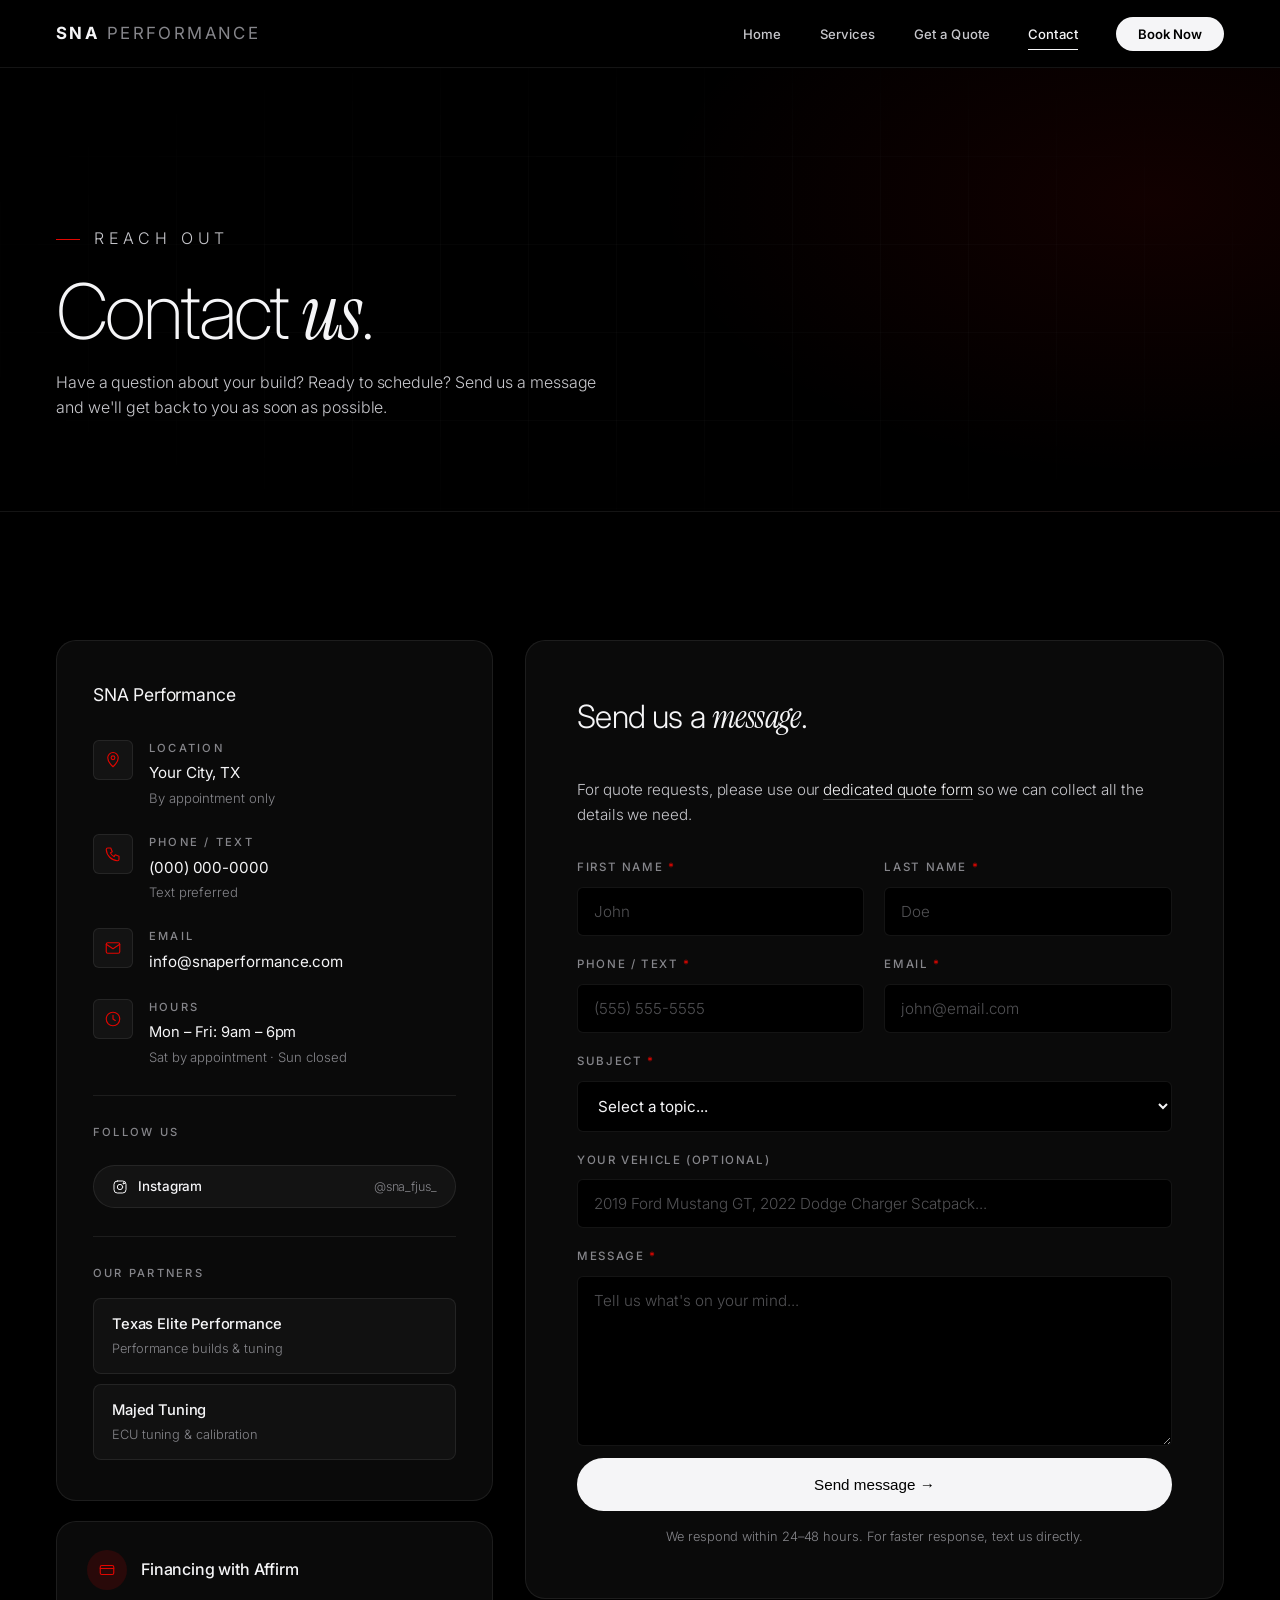
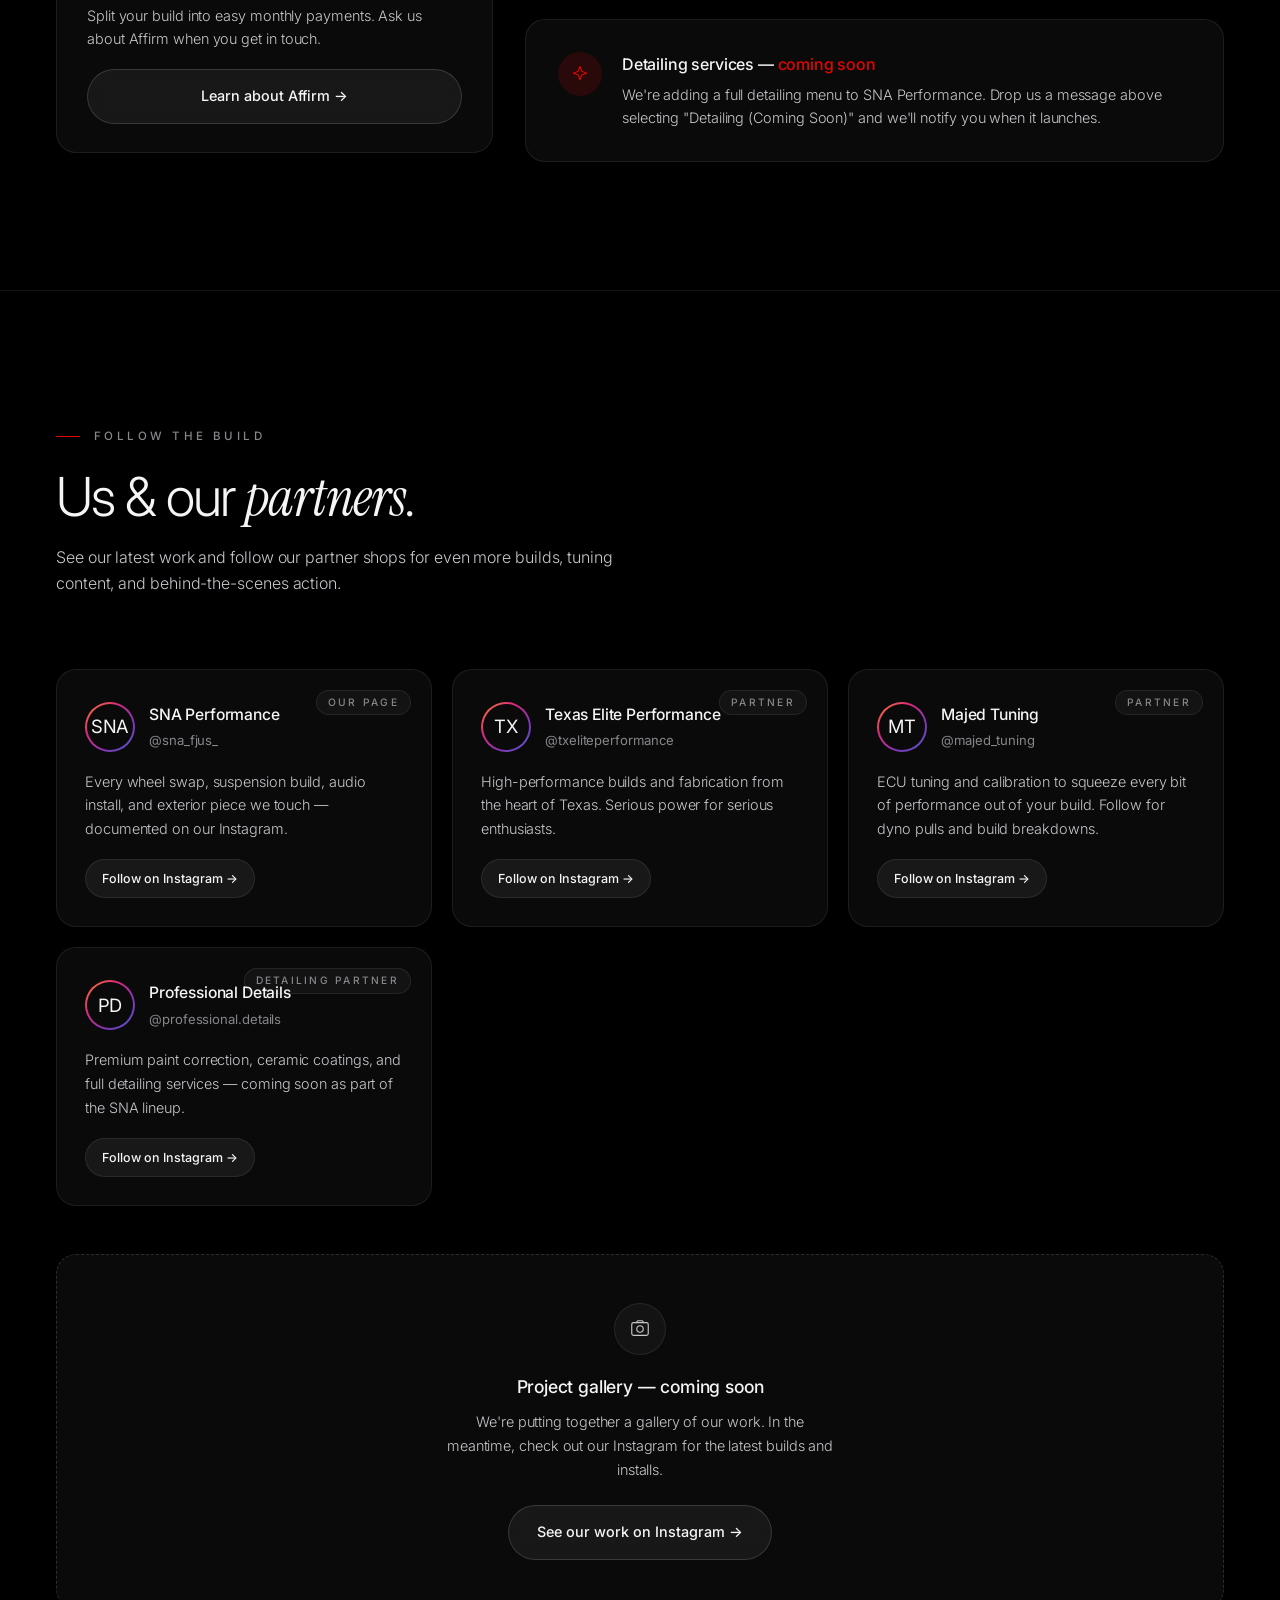
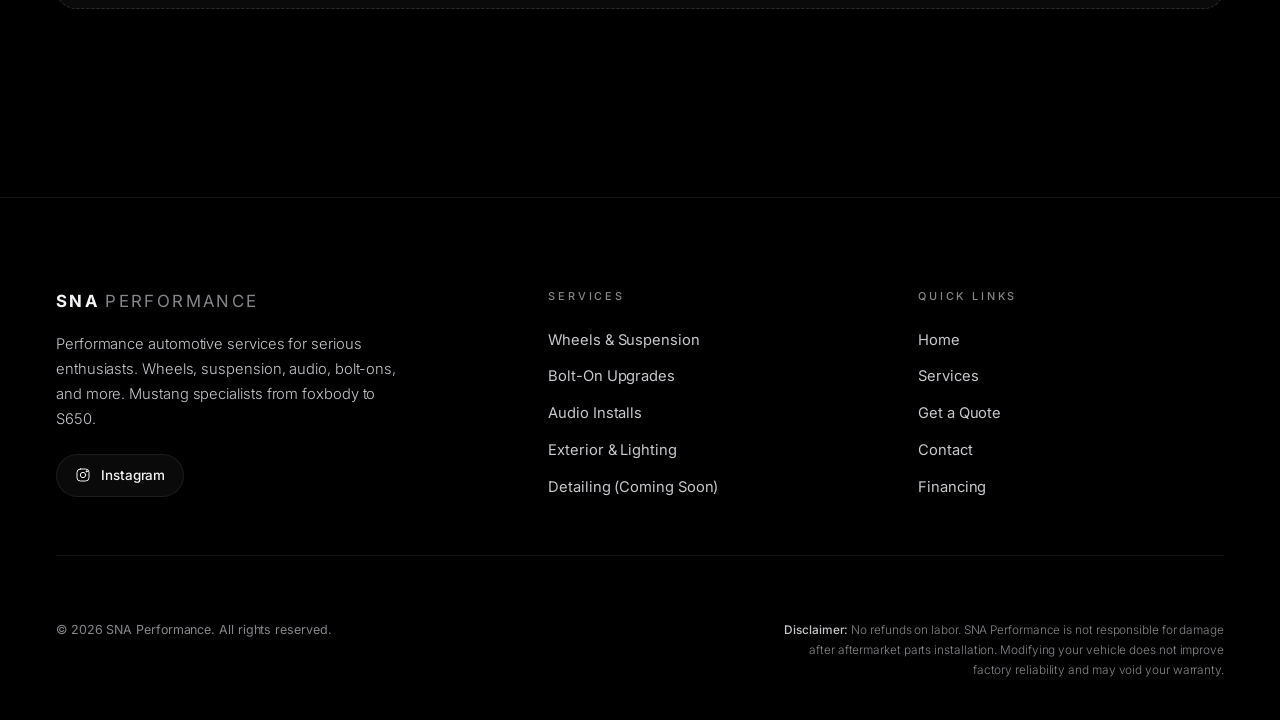
==== commit 181015bc: "Updated  Socials" ====
--- a/SNA/contact.html
+++ b/SNA/contact.html
@@ -104,9 +104,9 @@
             <div>
               <div class="contact-item-label" style="margin-bottom:14px;">Follow Us</div>
               <div class="social-links" style="flex-direction:column;gap:8px;">
-                <a href="https://instagram.com/yoursnahandle" target="_blank" rel="noopener" class="social-link">
+                <a href="https://www.instagram.com/sna_fjus_" target="_blank" rel="noopener" class="social-link">
                   <svg width="16" height="16" viewBox="0 0 24 24" fill="none" stroke="currentColor" stroke-width="1.5" stroke-linecap="round" stroke-linejoin="round"><rect x="3" y="3" width="18" height="18" rx="5"/><circle cx="12" cy="12" r="4"/><circle cx="17.5" cy="6.5" r="1" fill="currentColor"/></svg>
-                  Instagram <span style="color:#86868b;font-size:0.78rem;font-weight:300;margin-left:auto;">@yoursnahandle</span>
+                  Instagram <span style="color:#86868b;font-size:0.78rem;font-weight:300;margin-left:auto;">@sna_fjus_</span>
                 </a>
               </div>
             </div>
@@ -244,13 +244,13 @@
 
       <div class="ig-cards-grid">
 
-        <a href="https://www.instagram.com/yoursnahandle" target="_blank" rel="noopener" class="ig-card">
+        <a href="https://www.instagram.com/sna_fjus_" target="_blank" rel="noopener" class="ig-card">
           <span class="ig-card-tag">Our Page</span>
           <div class="ig-card-header">
             <div class="ig-avatar"><div class="ig-avatar-inner">SNA</div></div>
             <div>
               <div class="ig-card-name">SNA Performance</div>
-              <div class="ig-card-handle">@yoursnahandle</div>
+              <div class="ig-card-handle">@sna_fjus_</div>
             </div>
           </div>
           <p class="ig-card-desc">Every wheel swap, suspension build, audio install, and exterior piece we touch — documented on our Instagram.</p>
@@ -307,7 +307,7 @@
         <p style="color:#c7c7cc;font-size:0.9rem;font-weight:300;max-width:44ch;margin:0 auto 24px;line-height:1.65;">
           We're putting together a gallery of our work. In the meantime, check out our Instagram for the latest builds and installs.
         </p>
-        <a href="https://www.instagram.com/yoursnahandle" target="_blank" rel="noopener" class="btn btn-secondary">
+        <a href="https://www.instagram.com/sna_fjus_" target="_blank" rel="noopener" class="btn btn-secondary">
           See our work on Instagram →
         </a>
       </div>
@@ -324,7 +324,7 @@
       <div class="footer-logo">SNA <span>Performance</span></div>
       <p class="footer-tagline">Performance automotive services for serious enthusiasts. Wheels, suspension, audio, bolt-ons, and more. Mustang specialists from foxbody to S650.</p>
       <div class="social-links" style="margin-top:22px;">
-        <a href="https://instagram.com/yoursnahandle" target="_blank" class="social-link">
+        <a href="https://www.instagram.com/sna_fjus_" target="_blank" class="social-link">
           <svg width="16" height="16" viewBox="0 0 24 24" fill="none" stroke="currentColor" stroke-width="1.5" stroke-linecap="round" stroke-linejoin="round"><rect x="3" y="3" width="18" height="18" rx="5"/><circle cx="12" cy="12" r="4"/><circle cx="17.5" cy="6.5" r="1" fill="currentColor"/></svg>
           Instagram
         </a>
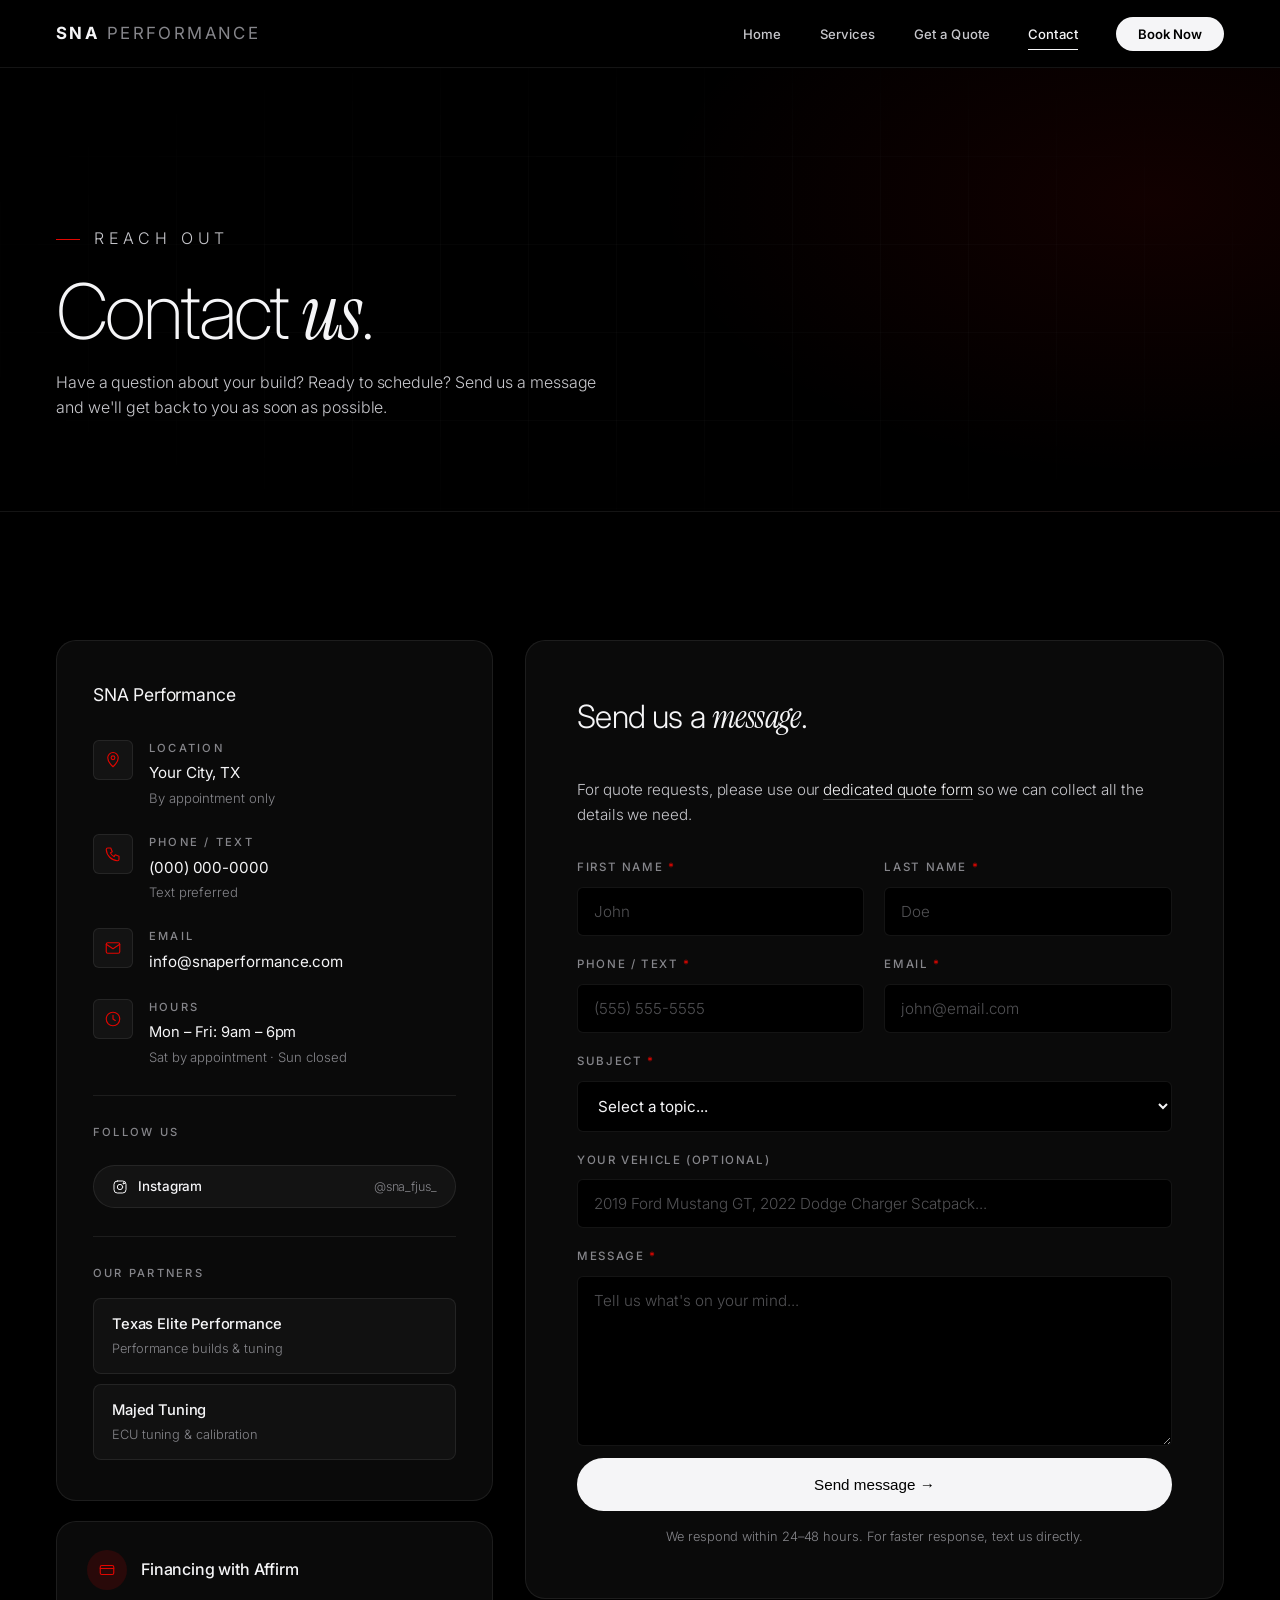
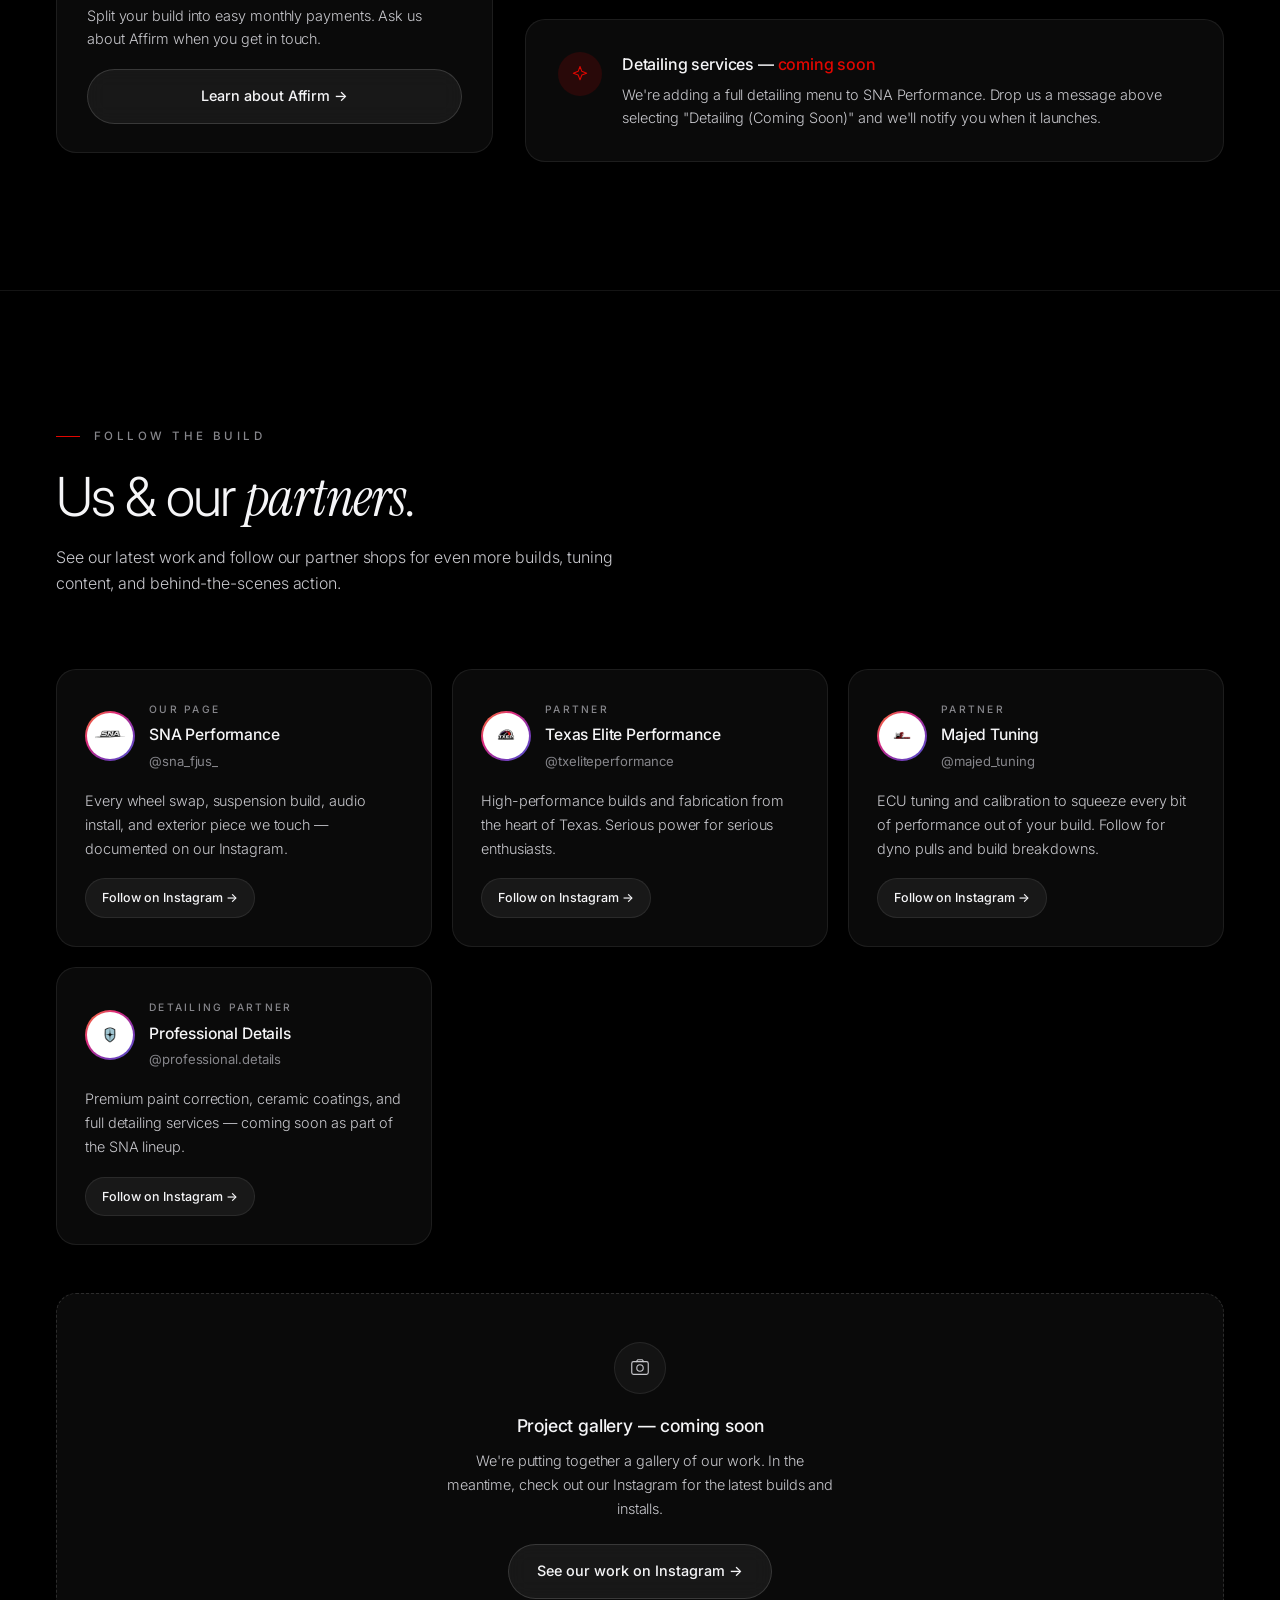
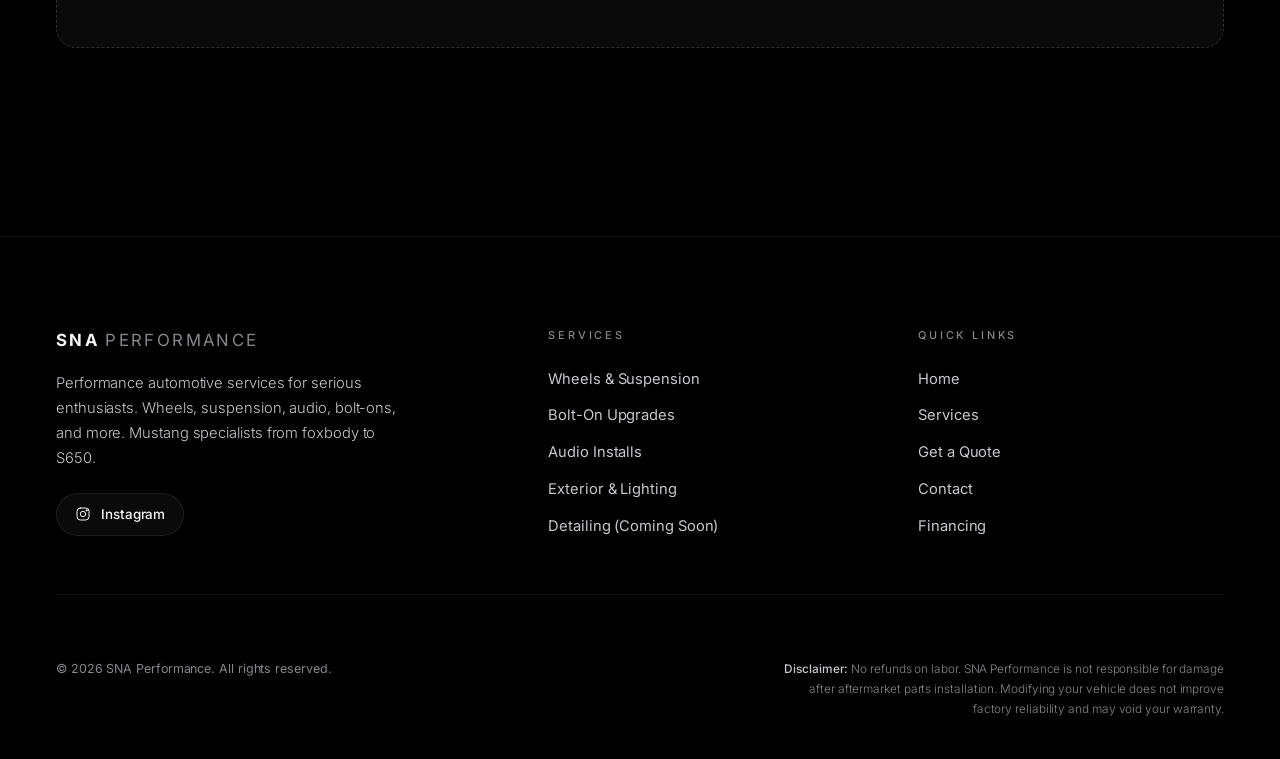
==== commit e1ec922e: "updated logos" ====
--- a/SNA/contact.html
+++ b/SNA/contact.html
@@ -5,6 +5,8 @@
   <meta name="viewport" content="width=device-width, initial-scale=1.0"/>
   <title>Contact — SNA Performance</title>
   <meta name="description" content="Get in touch with SNA Performance. Reach out about services, scheduling, or general questions about your build."/>
+  <link rel="icon" type="image/png" href="images/logo/logo.PNG"/>
+  <link rel="apple-touch-icon" href="images/logo/logo.PNG"/>
   <link rel="stylesheet" href="style.css"/>
 </head>
 <body>
@@ -152,7 +154,12 @@
               For quote requests, please use our <a href="quote.html" style="color:#f5f5f7;border-bottom:1px solid rgba(255,255,255,0.25);">dedicated quote form</a> so we can collect all the details we need.
             </p>
 
-            <form action="https://formspree.io/f/mqegwvjj" method="POST">
+            <form id="contact-form" action="https://api.web3forms.com/submit" method="POST" onsubmit="return submitContactForm(event)">
+
+              <!-- Web3Forms config -->
+              <input type="hidden" name="access_key" value="1611744d-cf18-481e-b6b1-dab8cffd9672"/>
+              <input type="hidden" name="from_name" value="SNA Performance Website"/>
+
               <div class="form-grid">
 
                 <div class="form-group">
@@ -198,12 +205,30 @@
                   <textarea name="message" placeholder="Tell us what's on your mind..." style="min-height:170px;" required></textarea>
                 </div>
 
-                <!-- Honeypot spam protection -->
-                <input type="text" name="_gotcha" style="display:none;"/>
-
-              </div>
-
-              <button type="submit" class="btn btn-primary" style="width:100%;justify-content:center;padding:17px;font-size:0.95rem;margin-top:12px;">
+                <!-- Honeypot spam protection (Web3Forms) -->
+                <input type="checkbox" name="botcheck" style="display:none;" tabindex="-1" autocomplete="off"/>
+
+              </div>
+
+              <!-- SUCCESS / ERROR MESSAGES -->
+              <div id="contact-success" style="display:none;background:#0a0a0a;border:1px solid rgba(225,6,0,0.4);border-radius:14px;padding:24px 26px;margin-top:20px;">
+                <div style="display:flex;gap:16px;align-items:flex-start;">
+                  <div style="width:36px;height:36px;border-radius:50%;background:rgba(225,6,0,0.18);display:flex;align-items:center;justify-content:center;color:#e10600;flex-shrink:0;">
+                    <svg width="18" height="18" viewBox="0 0 24 24" fill="none" stroke="currentColor" stroke-width="2" stroke-linecap="round" stroke-linejoin="round"><path d="M5 12l5 5L20 7"/></svg>
+                  </div>
+                  <div>
+                    <div style="font-weight:500;font-size:1rem;letter-spacing:-0.01em;">Message sent.</div>
+                    <div style="color:#c7c7cc;font-size:0.9rem;font-weight:300;margin-top:6px;line-height:1.6;">
+                      Thanks for reaching out. We'll get back to you within 24–48 hours.
+                    </div>
+                  </div>
+                </div>
+              </div>
+              <div id="contact-error" style="display:none;background:#0a0a0a;border:1px solid rgba(225,6,0,0.4);border-radius:14px;padding:20px 22px;margin-top:20px;color:#f5f5f7;font-size:0.92rem;">
+                Something went wrong. Please try again, or text us directly.
+              </div>
+
+              <button type="submit" id="contact-submit-btn" class="btn btn-primary" style="width:100%;justify-content:center;padding:17px;font-size:0.95rem;margin-top:12px;">
                 Send message →
               </button>
 
@@ -245,10 +270,10 @@
       <div class="ig-cards-grid">
 
         <a href="https://www.instagram.com/sna_fjus_" target="_blank" rel="noopener" class="ig-card">
-          <span class="ig-card-tag">Our Page</span>
           <div class="ig-card-header">
-            <div class="ig-avatar"><div class="ig-avatar-inner">SNA</div></div>
-            <div>
+            <div class="ig-avatar"><div class="ig-avatar-inner"><img src="images/logo/logo.PNG" alt="SNA Performance"/></div></div>
+            <div>
+              <span class="ig-card-tag">Our Page</span>
               <div class="ig-card-name">SNA Performance</div>
               <div class="ig-card-handle">@sna_fjus_</div>
             </div>
@@ -258,10 +283,10 @@
         </a>
 
         <a href="https://www.instagram.com/txeliteperformance" target="_blank" rel="noopener" class="ig-card">
-          <span class="ig-card-tag">Partner</span>
           <div class="ig-card-header">
-            <div class="ig-avatar"><div class="ig-avatar-inner">TX</div></div>
-            <div>
+            <div class="ig-avatar"><div class="ig-avatar-inner"><img src="images/partners/texas-elite-performance.png" alt="Texas Elite Performance"/></div></div>
+            <div>
+              <span class="ig-card-tag">Partner</span>
               <div class="ig-card-name">Texas Elite Performance</div>
               <div class="ig-card-handle">@txeliteperformance</div>
             </div>
@@ -271,10 +296,10 @@
         </a>
 
         <a href="https://www.instagram.com/majed_tuning" target="_blank" rel="noopener" class="ig-card">
-          <span class="ig-card-tag">Partner</span>
           <div class="ig-card-header">
-            <div class="ig-avatar"><div class="ig-avatar-inner">MT</div></div>
-            <div>
+            <div class="ig-avatar"><div class="ig-avatar-inner"><img src="images/partners/majed-tuning.png" alt="Majed Tuning"/></div></div>
+            <div>
+              <span class="ig-card-tag">Partner</span>
               <div class="ig-card-name">Majed Tuning</div>
               <div class="ig-card-handle">@majed_tuning</div>
             </div>
@@ -284,10 +309,10 @@
         </a>
 
         <a href="https://www.instagram.com/professional.details" target="_blank" rel="noopener" class="ig-card">
-          <span class="ig-card-tag">Detailing Partner</span>
           <div class="ig-card-header">
-            <div class="ig-avatar"><div class="ig-avatar-inner">PD</div></div>
-            <div>
+            <div class="ig-avatar"><div class="ig-avatar-inner"><img src="images/partners/professional-details.PNG" alt="Professional Details"/></div></div>
+            <div>
+              <span class="ig-card-tag">Detailing Partner</span>
               <div class="ig-card-name">Professional Details</div>
               <div class="ig-card-handle">@professional.details</div>
             </div>
@@ -364,6 +389,43 @@
     const menu = document.getElementById('mobile-menu');
     menu.style.display = menu.style.display === 'block' ? 'none' : 'block';
   }
+
+  async function submitContactForm(e) {
+    e.preventDefault();
+
+    const form = document.getElementById('contact-form');
+    const btn = document.getElementById('contact-submit-btn');
+    const successEl = document.getElementById('contact-success');
+    const errorEl = document.getElementById('contact-error');
+
+    errorEl.style.display = 'none';
+    btn.disabled = true;
+    btn.innerHTML = 'Sending...';
+
+    try {
+      const formData = new FormData(form);
+      const res = await fetch('https://api.web3forms.com/submit', {
+        method: 'POST',
+        body: formData
+      });
+      const data = await res.json();
+
+      if (data.success) {
+        form.style.display = 'none';
+        successEl.style.display = 'block';
+        successEl.scrollIntoView({ behavior: 'smooth', block: 'center' });
+      } else {
+        throw new Error(data.message || 'Submission failed');
+      }
+    } catch (err) {
+      errorEl.style.display = 'block';
+      errorEl.scrollIntoView({ behavior: 'smooth', block: 'center' });
+      btn.disabled = false;
+      btn.innerHTML = 'Send message →';
+    }
+
+    return false;
+  }
 </script>
 </body>
 </html>
--- a/SNA/style.css
+++ b/SNA/style.css
@@ -1074,11 +1074,20 @@
   width: 100%;
   height: 100%;
   border-radius: 50%;
-  background: var(--surface);
+  background: #ffffff;
   display: flex;
   align-items: center;
   justify-content: center;
   font-size: 1.15rem;
+  overflow: hidden;
+}
+.ig-avatar-inner img {
+  width: 100%;
+  height: 100%;
+  object-fit: contain;
+  padding: 5px;
+  display: block;
+  box-sizing: border-box;
 }
 .ig-card-name {
   font-weight: 500;
@@ -1119,18 +1128,13 @@
   border-color: var(--border-2);
 }
 .ig-card-tag {
-  position: absolute;
-  top: 20px;
-  right: 20px;
+  display: block;
   font-size: 0.64rem;
   font-weight: 500;
   letter-spacing: 0.22em;
   text-transform: uppercase;
   color: var(--text-muted);
-  background: rgba(255,255,255,0.04);
-  border: 1px solid var(--border);
-  padding: 4px 11px;
-  border-radius: 999px;
+  margin-bottom: 6px;
 }
 
 /* =====================================================
